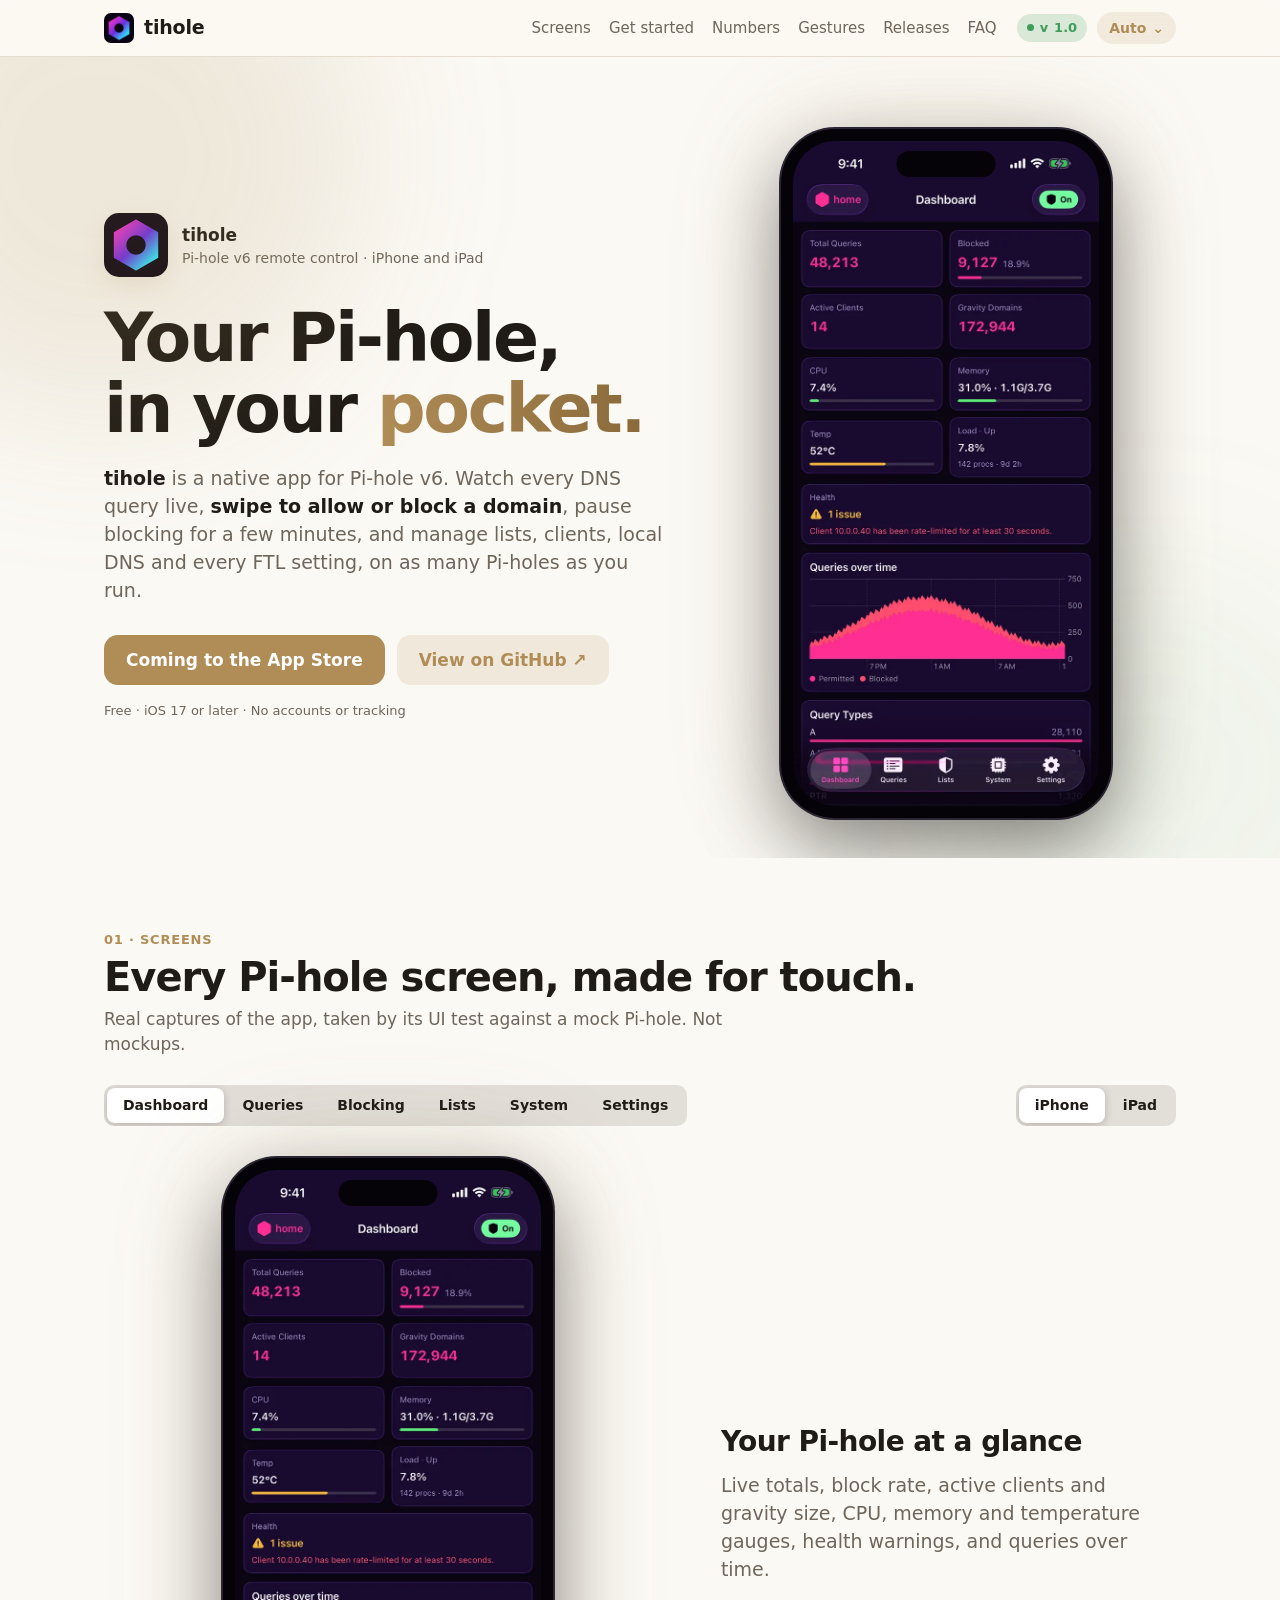
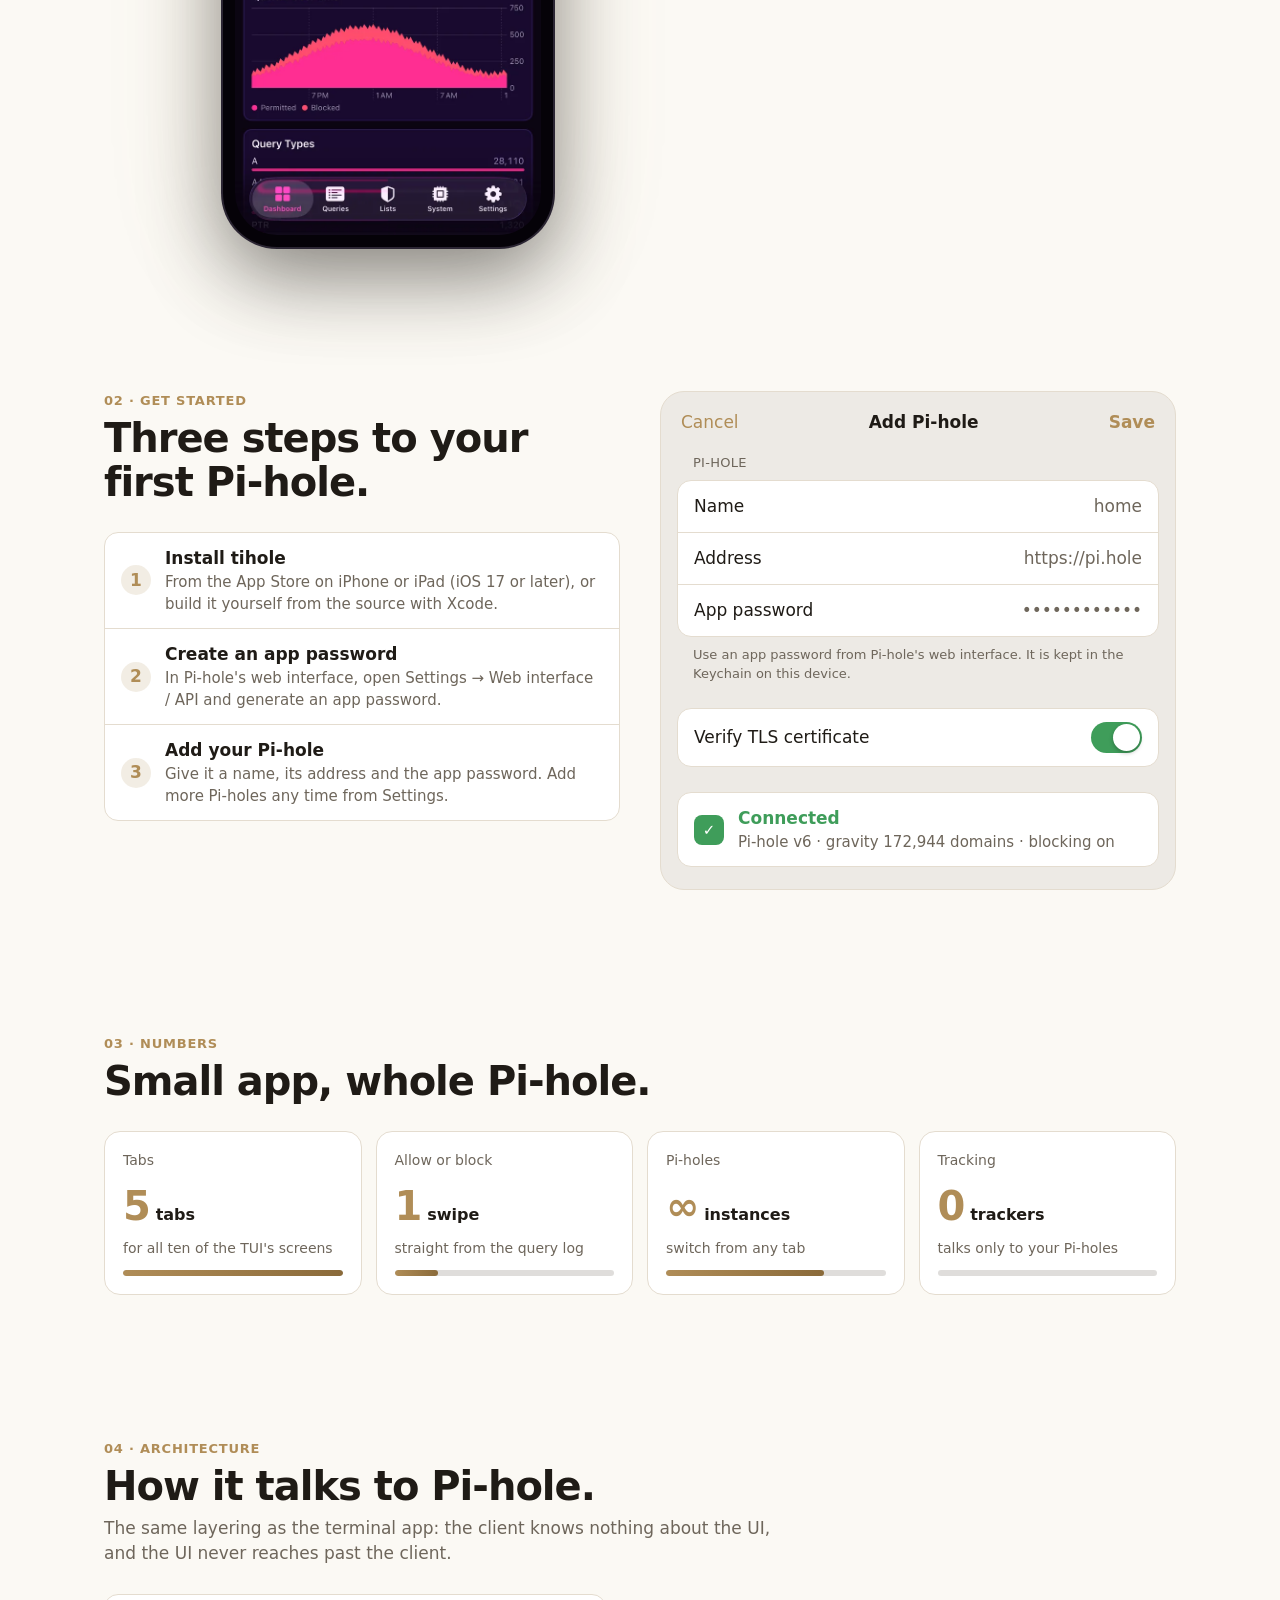
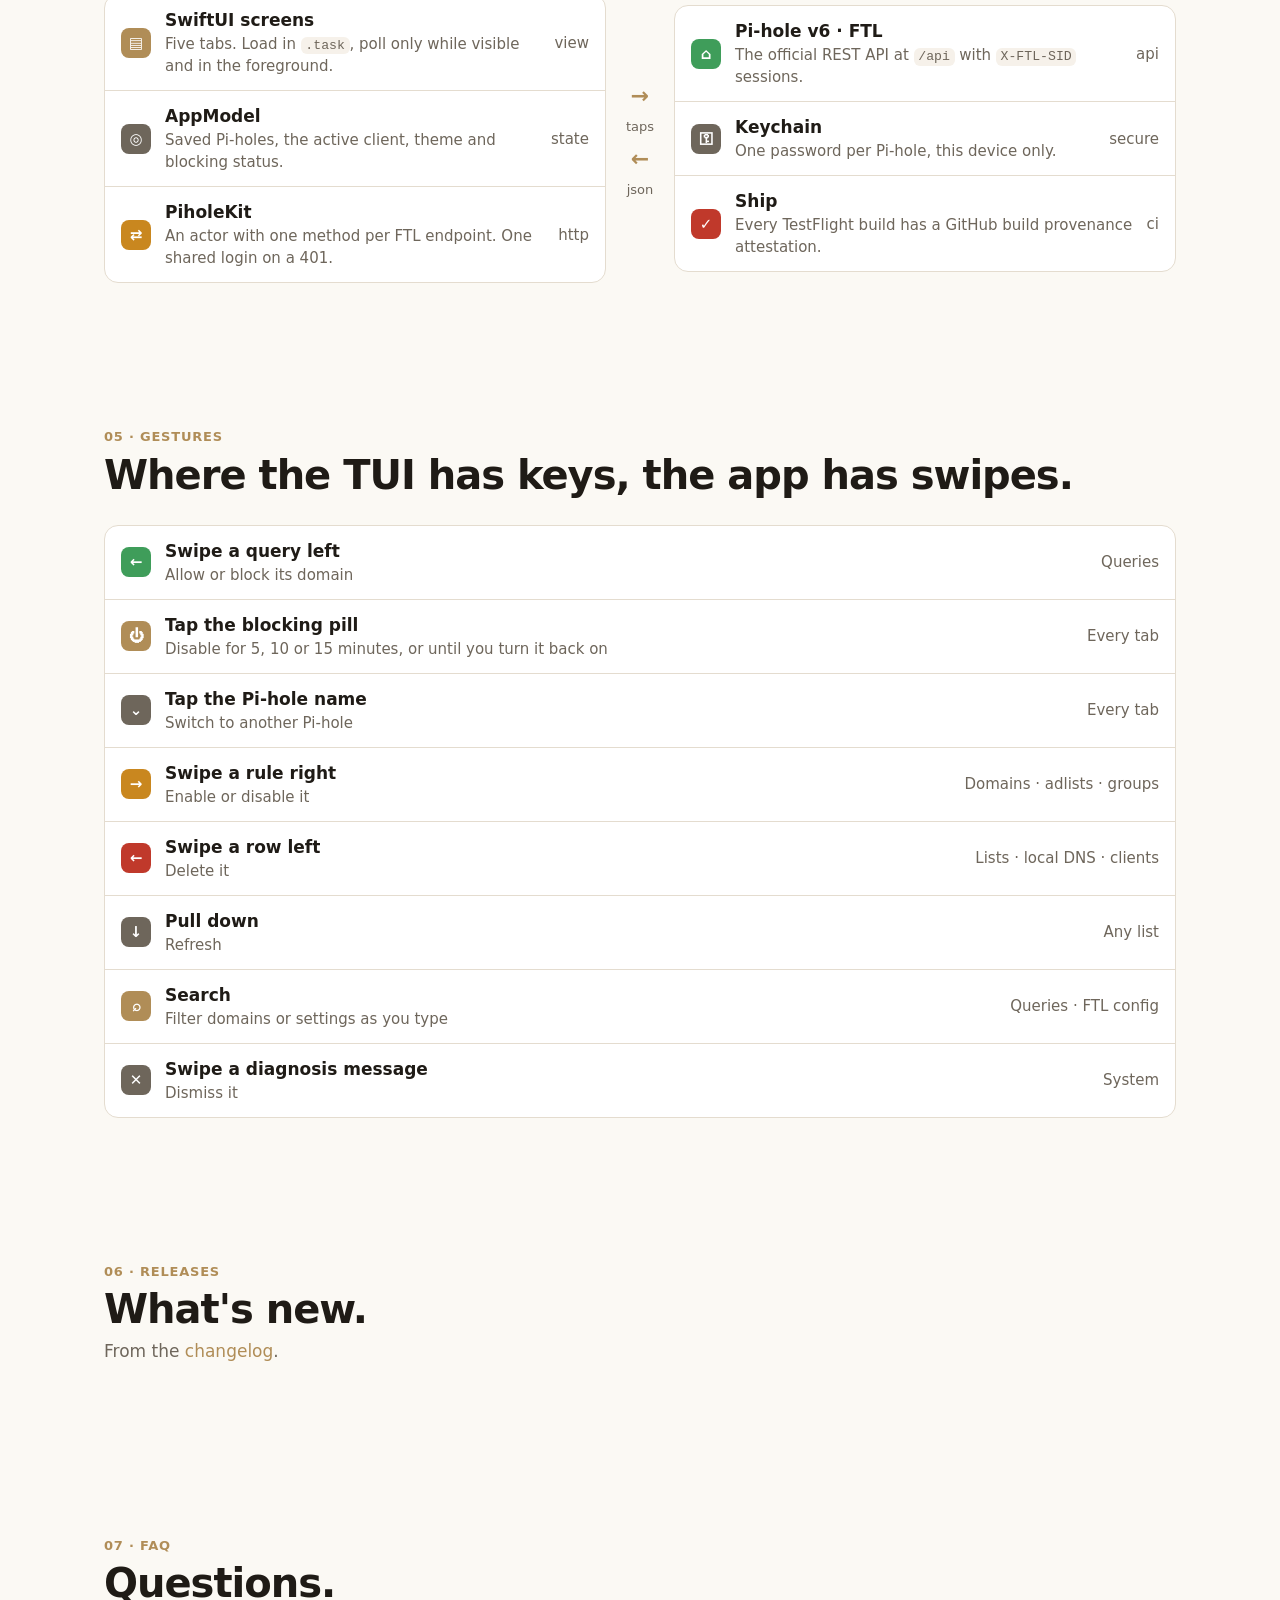
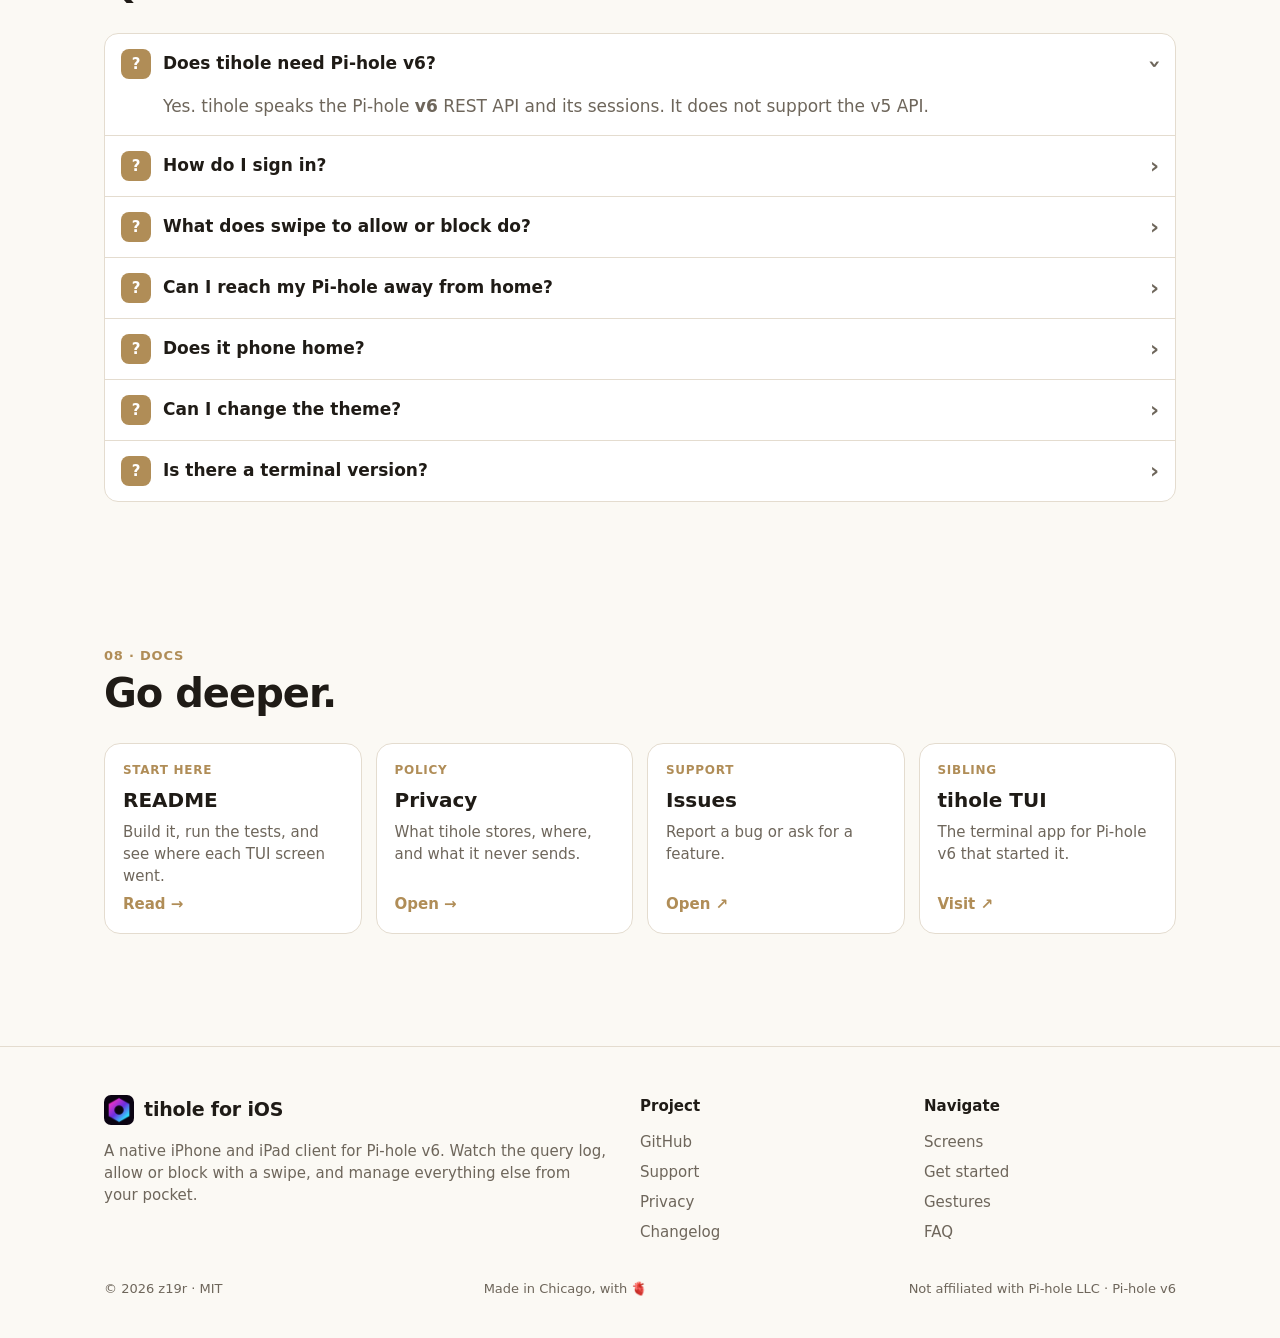
==== site/index.html @ 0d6b85c3 "Add the tihole-ios.z19r.com website site/ is the iOS app's website, a sibling of tihole.z19r.com wit" ====
<!DOCTYPE html>
<html lang="en" data-theme="gloss">
<head>
<meta charset="utf-8">
<meta name="viewport" content="width=device-width, initial-scale=1">
<title>tihole for iOS — Pi-hole v6 on your iPhone and iPad</title>
<meta name="description" content="tihole is a native iPhone and iPad
  client for Pi-hole v6: live dashboard, query log with swipe to allow or
  block, timed blocking, lists, local DNS and every FTL setting. No
  accounts, no tracking.">
<meta property="og:title" content="tihole for iOS">
<meta property="og:description" content="Your Pi-hole, in your pocket.">
<meta property="og:image" content="https://tihole-ios.z19r.com/img/og.png">
<meta property="og:url" content="https://tihole-ios.z19r.com/">
<meta name="twitter:card" content="summary_large_image">
<link rel="icon" href="img/favicon.png">
<link rel="apple-touch-icon" href="img/apple-touch-icon.png">
<link rel="stylesheet" href="site.css">
<script src="theme.js"></script>
</head>
<body>

<nav class="navbar" aria-label="Main">
  <div class="wrap">
    <a class="brand" href="#top" data-umami-event="nav-logo">
      <img src="img/icon.png" alt="">tihole
    </a>
    <div class="nav-links">
      <a href="#screens" data-umami-event="nav-screens">Screens</a>
      <a href="#start" data-umami-event="nav-start">Get started</a>
      <a href="#numbers" data-umami-event="nav-numbers">Numbers</a>
      <a href="#gestures" data-umami-event="nav-gestures">Gestures</a>
      <a href="#releases" data-umami-event="nav-releases">Releases</a>
      <a href="#faq" data-umami-event="nav-faq">FAQ</a>
    </div>
    <div class="nav-right">
      <span class="pill"><span class="dot"></span
        >v<span data-version>1.0</span></span>
      <div class="menu">
        <button type="button" id="theme-button" aria-haspopup="true"
          aria-expanded="false" aria-controls="theme-menu"
          data-umami-event="theme-menu">
          <span id="theme-name">Auto</span> <span aria-hidden="true">⌄</span>
        </button>
        <ul id="theme-menu" role="menu" hidden></ul>
      </div>
    </div>
  </div>
</nav>

<main id="top">

<header class="hero">
  <div class="glow" style="width:520px;height:520px;top:-160px;left:-160px;
    background:var(--glow)"></div>
  <div class="glow" style="width:420px;height:420px;bottom:-120px;
    right:-80px;background:var(--glow-2)"></div>
  <div class="wrap">
    <div>
      <div class="app-row">
        <img src="img/icon.png" alt="tihole app icon">
        <div>
          <div class="name">tihole</div>
          <div class="by">Pi-hole v6 remote control · iPhone and iPad</div>
        </div>
      </div>
      <h1>Your Pi&#8209;hole,<br>in your <span class="ramp">pocket.</span></h1>
      <p class="lede">
        <b>tihole</b> is a native app for Pi-hole v6. Watch every DNS query
        live, <b>swipe to allow or block a domain</b>, pause blocking for a
        few minutes, and manage lists, clients, local DNS and every FTL
        setting, on as many Pi-holes as you run.
      </p>
      <div class="cta">
        <a class="btn btn-filled" id="store-link" aria-disabled="true"
          data-umami-event="hero-app-store"> Coming to the App Store</a>
        <a class="btn btn-tinted" href="https://github.com/z19r/tihole-iOS"
          target="_blank" rel="noreferrer"
          data-umami-event="hero-github">View on GitHub ↗</a>
      </div>
      <p class="fine">Free · iOS 17 or later · No accounts or tracking</p>
    </div>
    <div class="device iphone">
      <img src="img/screens/iphone-dashboard.webp" width="640" height="1391"
        alt="tihole dashboard on iPhone: total queries, blocked, active
        clients, gravity domains, CPU, memory, temperature and load tiles,
        a health warning and a queries over time chart.">
    </div>
  </div>
</header>

<section class="section" id="screens">
  <div class="wrap">
    <div class="section-head">
      <div class="eyebrow">01 · Screens</div>
      <h2>Every Pi&#8209;hole screen, made for touch.</h2>
      <p>Real captures of the app, taken by its UI test against a mock
        Pi-hole. Not mockups.</p>
    </div>
    <div class="screens-controls">
      <div class="segmented" role="tablist" aria-label="Screen"
        id="screen-tabs"></div>
      <div class="segmented" role="tablist" aria-label="Device"
        id="device-tabs">
        <button type="button" role="tab" aria-selected="true"
          data-device="iphone" data-umami-event="screens-iphone">
          iPhone</button>
        <button type="button" role="tab" aria-selected="false"
          data-device="ipad" data-umami-event="screens-ipad">iPad</button>
      </div>
    </div>
    <div class="screens-stage">
      <div class="device iphone" id="screen-device">
        <img id="screen-img" src="img/screens/iphone-dashboard.webp"
          width="640" height="1391" alt="">
      </div>
      <div class="screens-cap" aria-live="polite">
        <h3 id="screen-title"></h3>
        <p id="screen-text"></p>
      </div>
    </div>
  </div>
</section>

<section class="section" id="start">
  <div class="wrap two-col">
    <div>
      <div class="section-head">
        <div class="eyebrow">02 · Get started</div>
        <h2>Three steps to your first Pi&#8209;hole.</h2>
      </div>
      <ul class="list">
        <li><span class="step-n">1</span><div class="row-main">
          <div class="row-title">Install tihole</div>
          <div class="row-sub">From the App Store on iPhone or iPad
            (iOS 17 or later), or build it yourself from the source with
            Xcode.</div></div></li>
        <li><span class="step-n">2</span><div class="row-main">
          <div class="row-title">Create an app password</div>
          <div class="row-sub">In Pi-hole's web interface, open
            Settings → Web interface / API and generate an app password.
            </div></div></li>
        <li><span class="step-n">3</span><div class="row-main">
          <div class="row-title">Add your Pi-hole</div>
          <div class="row-sub">Give it a name, its address and the app
            password. Add more Pi-holes any time from Settings.</div></div>
        </li>
      </ul>
    </div>
    <div class="sheet" role="img" aria-label="The Add Pi-hole form in the
      app, filled in with the name home, the address https://pi.hole, a
      hidden password and Verify TLS certificate turned on.">
      <div class="sheet-bar"><span>Cancel</span><b>Add Pi-hole</b>
        <span class="done">Save</span></div>
      <p class="list-label">Pi-hole</p>
      <ul class="list">
        <li class="field"><span>Name</span><span class="value">home</span>
        </li>
        <li class="field"><span>Address</span>
          <span class="value">https://pi.hole</span></li>
        <li class="field"><span>App password</span>
          <span class="value">••••••••••••</span></li>
      </ul>
      <p class="list-foot">Use an app password from Pi-hole's web
        interface. It is kept in the Keychain on this device.</p>
      <br>
      <ul class="list">
        <li class="field"><span>Verify TLS certificate</span>
          <span class="toggle"></span></li>
      </ul>
      <br>
      <ul class="list">
        <li><span class="icon allow">✓</span><div class="row-main">
          <div class="row-title ok">Connected</div>
          <div class="row-sub">Pi-hole v6 · gravity 172,944 domains ·
            blocking on</div></div></li>
      </ul>
    </div>
  </div>
</section>

<section class="section" id="numbers">
  <div class="wrap">
    <div class="section-head">
      <div class="eyebrow">03 · Numbers</div>
      <h2>Small app, whole Pi&#8209;hole.</h2>
    </div>
    <div class="tiles">
      <div class="tile"><div class="label">Tabs</div>
        <div class="num">5<small>tabs</small></div>
        <div class="sub">for all ten of the TUI's screens</div>
        <div class="meter"><i style="width:100%"></i></div></div>
      <div class="tile"><div class="label">Allow or block</div>
        <div class="num">1<small>swipe</small></div>
        <div class="sub">straight from the query log</div>
        <div class="meter"><i style="width:20%"></i></div></div>
      <div class="tile"><div class="label">Pi-holes</div>
        <div class="num">∞<small>instances</small></div>
        <div class="sub">switch from any tab</div>
        <div class="meter"><i style="width:72%"></i></div></div>
      <div class="tile"><div class="label">Tracking</div>
        <div class="num">0<small>trackers</small></div>
        <div class="sub">talks only to your Pi-holes</div>
        <div class="meter"><i style="width:0%"></i></div></div>
    </div>
  </div>
</section>

<section class="section" id="architecture">
  <div class="wrap">
    <div class="section-head">
      <div class="eyebrow">04 · Architecture</div>
      <h2>How it talks to Pi&#8209;hole.</h2>
      <p>The same layering as the terminal app: the client knows nothing
        about the UI, and the UI never reaches past the client.</p>
    </div>
    <div class="arch">
      <ul class="list">
        <li><span class="icon">▤</span><div class="row-main">
          <div class="row-title">SwiftUI screens</div>
          <div class="row-sub">Five tabs. Load in <code>.task</code>,
            poll only while visible and in the foreground.</div></div>
          <span class="row-detail">view</span></li>
        <li><span class="icon subtle">◎</span><div class="row-main">
          <div class="row-title">AppModel</div>
          <div class="row-sub">Saved Pi-holes, the active client, theme
            and blocking status.</div></div>
          <span class="row-detail">state</span></li>
        <li><span class="icon warn">⇄</span><div class="row-main">
          <div class="row-title">PiholeKit</div>
          <div class="row-sub">An actor with one method per FTL endpoint.
            One shared login on a 401.</div></div>
          <span class="row-detail">http</span></li>
      </ul>
      <div class="flow"><b>→</b>taps<br><b>←</b>json</div>
      <ul class="list">
        <li><span class="icon allow">⌂</span><div class="row-main">
          <div class="row-title">Pi-hole v6 · FTL</div>
          <div class="row-sub">The official REST API at <code>/api</code>
            with <code>X-FTL-SID</code> sessions.</div></div>
          <span class="row-detail">api</span></li>
        <li><span class="icon subtle">⚿</span><div class="row-main">
          <div class="row-title">Keychain</div>
          <div class="row-sub">One password per Pi-hole, this device
            only.</div></div>
          <span class="row-detail">secure</span></li>
        <li><span class="icon block">✓</span><div class="row-main">
          <div class="row-title">Ship</div>
          <div class="row-sub">Every TestFlight build has a GitHub build
            provenance attestation.</div></div>
          <span class="row-detail">ci</span></li>
      </ul>
    </div>
  </div>
</section>

<section class="section" id="gestures">
  <div class="wrap">
    <div class="section-head">
      <div class="eyebrow">05 · Gestures</div>
      <h2>Where the TUI has keys, the app has swipes.</h2>
    </div>
    <ul class="list">
      <li><span class="icon allow">←</span><div class="row-main">
        <div class="row-title">Swipe a query left</div>
        <div class="row-sub">Allow or block its domain</div></div>
        <span class="row-detail">Queries</span></li>
      <li><span class="icon">⏻</span><div class="row-main">
        <div class="row-title">Tap the blocking pill</div>
        <div class="row-sub">Disable for 5, 10 or 15 minutes, or until
          you turn it back on</div></div>
        <span class="row-detail">Every tab</span></li>
      <li><span class="icon subtle">⌄</span><div class="row-main">
        <div class="row-title">Tap the Pi-hole name</div>
        <div class="row-sub">Switch to another Pi-hole</div></div>
        <span class="row-detail">Every tab</span></li>
      <li><span class="icon warn">→</span><div class="row-main">
        <div class="row-title">Swipe a rule right</div>
        <div class="row-sub">Enable or disable it</div></div>
        <span class="row-detail">Domains · adlists · groups</span></li>
      <li><span class="icon block">←</span><div class="row-main">
        <div class="row-title">Swipe a row left</div>
        <div class="row-sub">Delete it</div></div>
        <span class="row-detail">Lists · local DNS · clients</span></li>
      <li><span class="icon subtle">↓</span><div class="row-main">
        <div class="row-title">Pull down</div>
        <div class="row-sub">Refresh</div></div>
        <span class="row-detail">Any list</span></li>
      <li><span class="icon">⌕</span><div class="row-main">
        <div class="row-title">Search</div>
        <div class="row-sub">Filter domains or settings as you type</div>
        </div><span class="row-detail">Queries · FTL config</span></li>
      <li><span class="icon subtle">✕</span><div class="row-main">
        <div class="row-title">Swipe a diagnosis message</div>
        <div class="row-sub">Dismiss it</div></div>
        <span class="row-detail">System</span></li>
    </ul>
  </div>
</section>

<section class="section" id="releases">
  <div class="wrap">
    <div class="section-head">
      <div class="eyebrow">06 · Releases</div>
      <h2>What's new.</h2>
      <p>From the <a target="_blank" rel="noreferrer"
        href="https://github.com/z19r/tihole-iOS/blob/main/CHANGELOG.md">
        changelog</a>.</p>
    </div>
    <div id="release-feed"></div>
  </div>
</section>

<section class="section" id="faq">
  <div class="wrap">
    <div class="section-head">
      <div class="eyebrow">07 · FAQ</div>
      <h2>Questions.</h2>
    </div>
    <div class="list faq">
      <details open><summary data-umami-event="faq-01">
        <span class="icon">?</span>Does tihole need Pi-hole v6?</summary>
        <div class="answer">Yes. tihole speaks the Pi-hole <b>v6</b> REST
          API and its sessions. It does not support the v5 API.</div>
      </details>
      <details><summary data-umami-event="faq-02">
        <span class="icon">?</span>How do I sign in?</summary>
        <div class="answer">With an app password from Pi-hole's web
          interface. tihole keeps it in the iOS Keychain, on that device
          only, and only ever sends it to that Pi-hole.</div>
      </details>
      <details><summary data-umami-event="faq-03">
        <span class="icon">?</span>What does swipe to allow or block do?
        </summary>
        <div class="answer">In the query log, swiping a query offers
          <b>Allow</b> and <b>Block</b>. Each adds an exact rule for that
          domain, the same call the web interface makes. Regex and
          group-scoped rules are on Lists → Domains.</div>
      </details>
      <details><summary data-umami-event="faq-04">
        <span class="icon">?</span>Can I reach my Pi-hole away from home?
        </summary>
        <div class="answer">Yes, if your phone can reach it: over a VPN
          such as WireGuard or Tailscale, by its LAN name or IP, over HTTPS
          or plain HTTP. Self-signed certificates work once you turn off
          "Verify TLS certificate" for that Pi-hole.</div>
      </details>
      <details><summary data-umami-event="faq-05">
        <span class="icon">?</span>Does it phone home?</summary>
        <div class="answer">No. There are no accounts, analytics, ads or
          crash reports. The only traffic is to the Pi-holes you add. See
          the <a href="privacy">privacy policy</a>.</div>
      </details>
      <details><summary data-umami-event="faq-06">
        <span class="icon">?</span>Can I change the theme?</summary>
        <div class="answer"><b>Gloss</b> is the default. Settings also
          has Deep Night, Light Luxury, Pi-hole Classic and Auto, which
          follows the system. Try them with the menu at the top of this
          page.</div>
      </details>
      <details><summary data-umami-event="faq-07">
        <span class="icon">?</span>Is there a terminal version?</summary>
        <div class="answer">Yes, it came first.
          <a href="https://tihole.z19r.com" target="_blank"
          rel="noreferrer">tihole</a> is the keyboard-driven TUI this app
          was ported from.</div>
      </details>
    </div>
  </div>
</section>

<section class="section" id="docs">
  <div class="wrap">
    <div class="section-head">
      <div class="eyebrow">08 · Docs</div>
      <h2>Go deeper.</h2>
    </div>
    <div class="cards">
      <a class="card" href="https://github.com/z19r/tihole-iOS#readme"
        target="_blank" rel="noreferrer" data-umami-event="docs-readme">
        <span class="eyebrow">Start here</span>
        <span class="title">README</span>
        <span class="desc">Build it, run the tests, and see where each TUI
          screen went.</span><span class="more">Read →</span></a>
      <a class="card" href="privacy" data-umami-event="docs-privacy">
        <span class="eyebrow">Policy</span>
        <span class="title">Privacy</span>
        <span class="desc">What tihole stores, where, and what it never
          sends.</span><span class="more">Open →</span></a>
      <a class="card" href="https://github.com/z19r/tihole-iOS/issues"
        target="_blank" rel="noreferrer" data-umami-event="docs-support">
        <span class="eyebrow">Support</span>
        <span class="title">Issues</span>
        <span class="desc">Report a bug or ask for a feature.</span>
        <span class="more">Open ↗</span></a>
      <a class="card" href="https://tihole.z19r.com" target="_blank"
        rel="noreferrer" data-umami-event="docs-tui">
        <span class="eyebrow">Sibling</span>
        <span class="title">tihole TUI</span>
        <span class="desc">The terminal app for Pi-hole v6 that started
          it.</span><span class="more">Visit ↗</span></a>
    </div>
  </div>
</section>

</main>

<footer>
  <div class="wrap">
    <div class="foot-row">
      <div>
        <a class="brand" href="#top"><img src="img/icon.png" alt="">tihole
          for iOS</a>
        <p>A native iPhone and iPad client for Pi-hole v6. Watch the query
          log, allow or block with a swipe, and manage everything else
          from your pocket.</p>
      </div>
      <div>
        <h4>Project</h4>
        <ul>
          <li><a href="https://github.com/z19r/tihole-iOS" target="_blank"
            rel="noreferrer" data-umami-event="footer-github">GitHub</a></li>
          <li><a href="https://github.com/z19r/tihole-iOS/issues"
            target="_blank" rel="noreferrer"
            data-umami-event="footer-issues">Support</a></li>
          <li><a href="privacy" data-umami-event="footer-privacy">Privacy
            </a></li>
          <li><a target="_blank" rel="noreferrer"
            href="https://github.com/z19r/tihole-iOS/blob/main/CHANGELOG.md"
            data-umami-event="footer-changelog">Changelog</a></li>
        </ul>
      </div>
      <div>
        <h4>Navigate</h4>
        <ul>
          <li><a href="#screens">Screens</a></li>
          <li><a href="#start">Get started</a></li>
          <li><a href="#gestures">Gestures</a></li>
          <li><a href="#faq">FAQ</a></li>
        </ul>
      </div>
    </div>
    <div class="foot-meta">
      <span>© 2026 z19r · MIT</span>
      <span>Made in Chicago, with 🫀</span>
      <span>Not affiliated with Pi-hole LLC · Pi-hole v6</span>
    </div>
  </div>
</footer>

<script src="src/config.js"></script>
<script src="src/data.js"></script>
<script src="app.js"></script>
</body>
</html>
---- site/site.css ----
/* tihole for iOS — site styles.
 * The palettes are the app's own (Tihole/Theme/Theme.swift). The look is
 * the app's: system font, inset grouped lists, rounded cards, segmented
 * controls and translucent bars. */

:root,
[data-theme="gloss"] {
  --surface: #0b0412;
  --panel: #190a2e;
  --text: #f4f1fb;
  --subtle: #9e8fc6;
  --accent: #ff2e93;
  --allow: #5cf07a;
  --block: #ff4d6d;
  --warn: #f5b93d;
  --border: #3a1e63;
  --ramp: linear-gradient(90deg, #ff2e93, #e533c9, #6b2fe0, #2ee6ff);
  --bar: rgb(11 4 18 / 0.72);
  --glow: rgb(255 46 147 / 0.22);
  --glow-2: rgb(46 230 255 / 0.14);
  color-scheme: dark;
}

[data-theme="deep-night"] {
  --surface: #0b0f1a;
  --panel: #141b2d;
  --text: #e6eaf2;
  --subtle: #8a93a6;
  --accent: #7aa2f7;
  --allow: #4ade80;
  --block: #f7768e;
  --warn: #f5c97b;
  --border: #2a3550;
  --ramp: linear-gradient(90deg, #7aa2f7, #a5bdfb);
  --bar: rgb(11 15 26 / 0.72);
  --glow: rgb(122 162 247 / 0.2);
  --glow-2: rgb(74 222 128 / 0.08);
  color-scheme: dark;
}

[data-theme="light-luxury"] {
  --surface: #fbf9f4;
  --panel: #ffffff;
  --text: #1f1b16;
  --subtle: #6e665b;
  --accent: #b08d57;
  --allow: #3f9d5a;
  --block: #c0392b;
  --warn: #c9871f;
  --border: #e4dccf;
  --ramp: linear-gradient(90deg, #b08d57, #8a6a3a);
  --bar: rgb(251 249 244 / 0.78);
  --glow: rgb(176 141 87 / 0.16);
  --glow-2: rgb(63 157 90 / 0.06);
  color-scheme: light;
}

[data-theme="pihole-classic"] {
  --surface: #1a1213;
  --panel: #241819;
  --text: #f5e9e9;
  --subtle: #a88b8b;
  --accent: #e5322b;
  --allow: #35c46a;
  --block: #e5322b;
  --warn: #f2b134;
  --border: #4a2e30;
  --ramp: linear-gradient(90deg, #e5322b, #f2b134);
  --bar: rgb(26 18 19 / 0.72);
  --glow: rgb(229 50 43 / 0.2);
  --glow-2: rgb(242 177 52 / 0.08);
  color-scheme: dark;
}

* {
  box-sizing: border-box;
}

html {
  scroll-behavior: smooth;
  scroll-padding-top: 72px;
}

body {
  margin: 0;
  background: var(--surface);
  color: var(--text);
  font: 17px/1.47 -apple-system, BlinkMacSystemFont, "SF Pro Text",
    system-ui, "Segoe UI", Roboto, "Helvetica Neue", Arial, sans-serif;
  -webkit-font-smoothing: antialiased;
  transition: background 0.3s, color 0.3s;
}

a {
  color: var(--accent);
  text-decoration: none;
}

a:hover {
  text-decoration: underline;
}

code {
  font: 0.88em ui-monospace, "SF Mono", Menlo, monospace;
  background: color-mix(in srgb, var(--accent) 12%, transparent);
  padding: 0.1em 0.35em;
  border-radius: 6px;
}

.wrap {
  max-width: 1120px;
  margin: 0 auto;
  padding: 0 24px;
}

.ramp {
  background: var(--ramp);
  -webkit-background-clip: text;
  background-clip: text;
  color: transparent;
}

/* ---------- navigation bar ---------- */

.navbar {
  position: sticky;
  top: 0;
  z-index: 10;
  background: var(--bar);
  backdrop-filter: saturate(180%) blur(20px);
  -webkit-backdrop-filter: saturate(180%) blur(20px);
  border-bottom: 0.5px solid var(--border);
}

.navbar .wrap {
  display: flex;
  align-items: center;
  gap: 20px;
  height: 56px;
}

.brand {
  display: flex;
  align-items: center;
  gap: 10px;
  color: var(--text);
  font-weight: 600;
  font-size: 19px;
  letter-spacing: -0.01em;
}

.brand:hover {
  text-decoration: none;
}

.brand img {
  width: 30px;
  height: 30px;
  border-radius: 7px;
}

.nav-links {
  display: flex;
  gap: 18px;
  margin-left: auto;
  font-size: 15px;
}

.nav-links a {
  color: var(--subtle);
}

.nav-links a:hover {
  color: var(--text);
  text-decoration: none;
}

.nav-right {
  display: flex;
  align-items: center;
  gap: 10px;
}

.pill {
  display: inline-flex;
  align-items: center;
  gap: 6px;
  padding: 4px 10px;
  border-radius: 999px;
  font-size: 13px;
  font-weight: 600;
  background: color-mix(in srgb, var(--allow) 18%, transparent);
  color: var(--allow);
}

.pill .dot {
  width: 7px;
  height: 7px;
  border-radius: 50%;
  background: currentColor;
}

/* The theme picker is a pull-down menu, like the app's. */
.menu {
  position: relative;
}

.menu > button {
  display: inline-flex;
  align-items: center;
  gap: 6px;
  border: 0;
  border-radius: 999px;
  padding: 6px 12px;
  font: inherit;
  font-size: 14px;
  font-weight: 600;
  color: var(--accent);
  background: color-mix(in srgb, var(--accent) 14%, transparent);
  cursor: pointer;
}

.menu ul {
  position: absolute;
  right: 0;
  top: calc(100% + 8px);
  min-width: 230px;
  margin: 0;
  padding: 6px 0;
  list-style: none;
  background: color-mix(in srgb, var(--panel) 92%, transparent);
  backdrop-filter: blur(24px);
  -webkit-backdrop-filter: blur(24px);
  border: 0.5px solid var(--border);
  border-radius: 14px;
  box-shadow: 0 18px 48px rgb(0 0 0 / 0.35);
}

.menu ul[hidden] {
  display: none;
}

.menu li button {
  display: flex;
  width: 100%;
  align-items: center;
  gap: 10px;
  padding: 9px 16px;
  border: 0;
  background: none;
  color: var(--text);
  font: inherit;
  font-size: 15px;
  text-align: left;
  cursor: pointer;
}

.menu li button:hover,
.menu li button:focus-visible {
  background: color-mix(in srgb, var(--accent) 14%, transparent);
  outline: none;
}

.menu .check {
  width: 14px;
  color: var(--accent);
  font-weight: 700;
}

.menu .swatch {
  width: 14px;
  height: 14px;
  margin-left: auto;
  border-radius: 50%;
  border: 0.5px solid var(--border);
}

/* ---------- buttons ---------- */

.btn {
  display: inline-flex;
  align-items: center;
  gap: 8px;
  padding: 13px 22px;
  border-radius: 14px;
  font-weight: 600;
  font-size: 17px;
  border: 0;
  cursor: pointer;
}

.btn:hover {
  text-decoration: none;
  filter: brightness(1.08);
}

.btn-filled {
  background: var(--accent);
  color: #fff;
}

.btn-tinted {
  background: color-mix(in srgb, var(--accent) 16%, transparent);
  color: var(--accent);
}

.btn[aria-disabled="true"] {
  cursor: default;
  filter: none;
}

/* ---------- hero ---------- */

.hero {
  position: relative;
  overflow: hidden;
  padding: 72px 0 40px;
}

.hero .wrap {
  display: grid;
  grid-template-columns: minmax(0, 1.1fr) minmax(0, 0.9fr);
  align-items: center;
  gap: 48px;
}

.glow {
  position: absolute;
  border-radius: 50%;
  filter: blur(80px);
  pointer-events: none;
}

.app-row {
  display: flex;
  align-items: center;
  gap: 14px;
  margin-bottom: 26px;
}

.app-row img {
  width: 64px;
  height: 64px;
  border-radius: 15px;
  box-shadow: 0 8px 24px var(--glow);
}

.app-row .name {
  font-weight: 600;
  font-size: 17px;
}

.app-row .by {
  color: var(--subtle);
  font-size: 14px;
}

h1 {
  margin: 0 0 20px;
  font-size: clamp(40px, 6vw, 68px);
  line-height: 1.04;
  letter-spacing: -0.035em;
  font-weight: 800;
}

.lede {
  max-width: 34em;
  margin: 0 0 30px;
  color: var(--subtle);
  font-size: 19px;
}

.lede b {
  color: var(--text);
  font-weight: 600;
}

.cta {
  display: flex;
  flex-wrap: wrap;
  gap: 12px;
}

.fine {
  margin-top: 16px;
  color: var(--subtle);
  font-size: 13px;
}

/* ---------- devices ---------- */

.device {
  position: relative;
  margin: 0 auto;
  padding: 12px;
  background: #050208;
  border-radius: 54px;
  box-shadow:
    0 0 0 2px #2b2533,
    0 30px 80px rgb(0 0 0 / 0.45),
    0 0 120px var(--glow);
}

.device img {
  display: block;
  width: 100%;
  height: auto;
  border-radius: 42px;
}

.device.iphone {
  max-width: 330px;
}

.device.iphone::after {
  /* The Dynamic Island. */
  content: "";
  position: absolute;
  top: 22px;
  left: 50%;
  width: 30%;
  height: 26px;
  transform: translateX(-50%);
  border-radius: 999px;
  background: #050208;
}

.device.ipad {
  max-width: 560px;
  padding: 16px;
  border-radius: 36px;
}

.device.ipad img {
  border-radius: 22px;
}

/* ---------- sections ---------- */

.section {
  padding: 72px 0;
}

.section-head {
  margin-bottom: 28px;
}

.eyebrow {
  color: var(--accent);
  font-size: 13px;
  font-weight: 600;
  letter-spacing: 0.06em;
  text-transform: uppercase;
}

h2 {
  margin: 6px 0 8px;
  font-size: clamp(30px, 4vw, 40px);
  line-height: 1.1;
  letter-spacing: -0.025em;
  font-weight: 700;
}

.section-head p {
  margin: 0;
  max-width: 40em;
  color: var(--subtle);
}

/* Segmented control. */
.segmented {
  display: inline-flex;
  max-width: 100%;
  overflow-x: auto;
  scrollbar-width: none;
  padding: 3px;
  gap: 2px;
  border-radius: 10px;
  background: color-mix(in srgb, var(--subtle) 18%, transparent);
}

.segmented button {
  flex: none;
  border: 0;
  border-radius: 8px;
  padding: 7px 16px;
  font: inherit;
  font-size: 14px;
  font-weight: 600;
  color: var(--text);
  background: none;
  cursor: pointer;
}

.segmented button[aria-selected="true"] {
  background: var(--panel);
  box-shadow: 0 2px 8px rgb(0 0 0 / 0.2);
}

.screens-controls {
  display: flex;
  flex-wrap: wrap;
  justify-content: space-between;
  gap: 12px;
  margin-bottom: 32px;
}

.screens-stage {
  position: relative;
  display: grid;
  grid-template-columns: minmax(0, 1fr) minmax(0, 0.8fr);
  align-items: center;
  gap: 48px;
}

.screens-cap h3 {
  margin: 0 0 10px;
  font-size: 28px;
  letter-spacing: -0.02em;
}

.screens-cap p {
  margin: 0;
  color: var(--subtle);
  font-size: 19px;
}

/* Inset grouped list, as in Settings. */
.list {
  margin: 0;
  padding: 0;
  list-style: none;
  background: var(--panel);
  border: 0.5px solid var(--border);
  border-radius: 14px;
  overflow: hidden;
}

.list > li {
  display: flex;
  align-items: center;
  gap: 14px;
  padding: 13px 16px;
}

.list > li + li {
  border-top: 0.5px solid var(--border);
}

.icon {
  flex: none;
  display: grid;
  place-items: center;
  width: 30px;
  height: 30px;
  border-radius: 8px;
  color: #fff;
  font-size: 15px;
  font-weight: 700;
  background: var(--accent);
}

.icon.allow {
  background: var(--allow);
}

.icon.block {
  background: var(--block);
}

.icon.warn {
  background: var(--warn);
}

.icon.subtle {
  background: var(--subtle);
}

.row-main {
  flex: 1;
  min-width: 0;
}

.row-title {
  font-weight: 600;
}

.row-sub {
  color: var(--subtle);
  font-size: 15px;
}

.row-detail {
  flex: none;
  color: var(--subtle);
  font-size: 15px;
}

.list-label {
  margin: 0 16px 8px;
  color: var(--subtle);
  font-size: 13px;
  text-transform: uppercase;
  letter-spacing: 0.02em;
}

.list-foot {
  margin: 8px 16px 0;
  color: var(--subtle);
  font-size: 13px;
}

/* Get started. */
.two-col {
  display: grid;
  grid-template-columns: minmax(0, 1fr) minmax(0, 1fr);
  gap: 40px;
  align-items: start;
}

.step-n {
  flex: none;
  display: grid;
  place-items: center;
  width: 30px;
  height: 30px;
  border-radius: 50%;
  font-weight: 700;
  color: var(--accent);
  background: color-mix(in srgb, var(--accent) 16%, transparent);
}

.sheet {
  padding: 18px 16px 22px;
  border-radius: 24px;
  background: color-mix(in srgb, var(--subtle) 10%, var(--surface));
  border: 0.5px solid var(--border);
}

.sheet-bar {
  display: flex;
  justify-content: space-between;
  align-items: center;
  margin: 0 4px 18px;
  font-size: 17px;
}

.sheet-bar b {
  font-weight: 600;
}

.sheet-bar span {
  color: var(--accent);
}

.sheet-bar .done {
  font-weight: 600;
}

.field {
  justify-content: space-between;
}

.field .value {
  color: var(--subtle);
}

.toggle {
  flex: none;
  position: relative;
  width: 51px;
  height: 31px;
  border-radius: 999px;
  background: var(--allow);
}

.toggle::after {
  content: "";
  position: absolute;
  top: 2px;
  right: 2px;
  width: 27px;
  height: 27px;
  border-radius: 50%;
  background: #fff;
  box-shadow: 0 2px 4px rgb(0 0 0 / 0.25);
}

.ok {
  color: var(--allow);
}

/* Numbers: dashboard tiles. */
.tiles {
  display: grid;
  grid-template-columns: repeat(4, minmax(0, 1fr));
  gap: 14px;
}

.tile {
  padding: 18px;
  border-radius: 16px;
  background: var(--panel);
  border: 0.5px solid var(--border);
}

.tile .label {
  color: var(--subtle);
  font-size: 14px;
}

.tile .num {
  margin: 6px 0 2px;
  color: var(--accent);
  font-size: 40px;
  font-weight: 700;
  letter-spacing: -0.03em;
  font-variant-numeric: tabular-nums;
}

.tile .num small {
  margin-left: 6px;
  font-size: 16px;
  font-weight: 600;
  color: var(--text);
  letter-spacing: 0;
}

.tile .sub {
  color: var(--subtle);
  font-size: 14px;
}

.tile .meter {
  height: 6px;
  margin-top: 12px;
  border-radius: 999px;
  background: color-mix(in srgb, var(--subtle) 22%, transparent);
  overflow: hidden;
}

.tile .meter i {
  display: block;
  height: 100%;
  border-radius: inherit;
  background: var(--ramp);
}

/* Architecture. */
.arch {
  display: grid;
  grid-template-columns: minmax(0, 1fr) auto minmax(0, 1fr);
  gap: 20px;
  align-items: center;
}

.arch .flow {
  color: var(--subtle);
  font-size: 13px;
  text-align: center;
  line-height: 1.8;
}

.arch .flow b {
  display: block;
  color: var(--accent);
  font-size: 22px;
}

/* Releases. */
.release {
  margin-bottom: 18px;
  padding: 20px;
  border-radius: 16px;
  background: var(--panel);
  border: 0.5px solid var(--border);
}

.release-head {
  display: flex;
  align-items: center;
  gap: 12px;
  margin-bottom: 12px;
  color: var(--subtle);
  font-size: 14px;
}

.ver {
  padding: 3px 10px;
  border-radius: 999px;
  color: #fff;
  font-weight: 700;
  background: var(--accent);
}

.release h4 {
  margin: 14px 0 6px;
  color: var(--subtle);
  font-size: 13px;
  text-transform: uppercase;
  letter-spacing: 0.04em;
}

.release ul {
  margin: 0;
  padding-left: 20px;
}

.release li {
  margin: 4px 0;
}

/* FAQ: disclosure rows. */
.faq details + details {
  border-top: 0.5px solid var(--border);
}

.faq summary {
  display: flex;
  align-items: center;
  gap: 12px;
  padding: 15px 16px;
  font-weight: 600;
  cursor: pointer;
  list-style: none;
}

.faq summary::-webkit-details-marker {
  display: none;
}

.faq summary::after {
  content: "›";
  margin-left: auto;
  color: var(--subtle);
  font-size: 22px;
  line-height: 1;
  transition: transform 0.2s;
}

.faq details[open] summary::after {
  transform: rotate(90deg);
}

.faq .answer {
  padding: 0 16px 16px 58px;
  color: var(--subtle);
}

/* Docs cards. */
.cards {
  display: grid;
  grid-template-columns: repeat(4, minmax(0, 1fr));
  gap: 14px;
}

.card {
  display: flex;
  flex-direction: column;
  gap: 6px;
  padding: 18px;
  border-radius: 16px;
  background: var(--panel);
  border: 0.5px solid var(--border);
  color: var(--text);
  transition: transform 0.15s;
}

.card:hover {
  text-decoration: none;
  transform: translateY(-2px);
}

.card .eyebrow {
  font-size: 12px;
}

.card .title {
  font-size: 20px;
  font-weight: 700;
}

.card .desc {
  flex: 1;
  color: var(--subtle);
  font-size: 15px;
}

.card .more {
  color: var(--accent);
  font-weight: 600;
  font-size: 15px;
}

/* Footer. */
footer {
  margin-top: 40px;
  padding: 48px 0 40px;
  border-top: 0.5px solid var(--border);
  color: var(--subtle);
  font-size: 15px;
}

.foot-row {
  display: grid;
  grid-template-columns: minmax(0, 2fr) minmax(0, 1fr) minmax(0, 1fr);
  gap: 32px;
}

footer h4 {
  margin: 0 0 10px;
  color: var(--text);
  font-size: 15px;
}

footer ul {
  margin: 0;
  padding: 0;
  list-style: none;
  line-height: 2;
}

footer a {
  color: var(--subtle);
}

footer a:hover {
  color: var(--text);
}

.foot-meta {
  display: flex;
  flex-wrap: wrap;
  justify-content: space-between;
  gap: 12px;
  margin-top: 32px;
  font-size: 13px;
}

/* Prose pages (privacy). */
.prose {
  max-width: 720px;
  padding: 56px 24px 24px;
  margin: 0 auto;
}

.prose h1 {
  font-size: 44px;
}

.prose li {
  margin: 8px 0;
}

/* ---------- small screens ---------- */

@media (max-width: 900px) {
  .nav-links {
    display: none;
  }

  .nav-right {
    margin-left: auto;
  }

  .hero .wrap,
  .screens-stage,
  .two-col,
  .arch {
    grid-template-columns: minmax(0, 1fr);
  }

  .arch .flow b {
    transform: rotate(90deg);
  }

  .tiles,
  .cards {
    grid-template-columns: repeat(2, minmax(0, 1fr));
  }

  .foot-row {
    grid-template-columns: minmax(0, 1fr) minmax(0, 1fr);
  }

  .foot-row > :first-child {
    grid-column: 1 / -1;
  }
}

@media (max-width: 520px) {
  .tiles,
  .cards {
    grid-template-columns: minmax(0, 1fr);
  }

  .pill {
    display: none;
  }
}

@media (prefers-reduced-motion: reduce) {
  html {
    scroll-behavior: auto;
  }

  * {
    transition: none !important;
  }
}
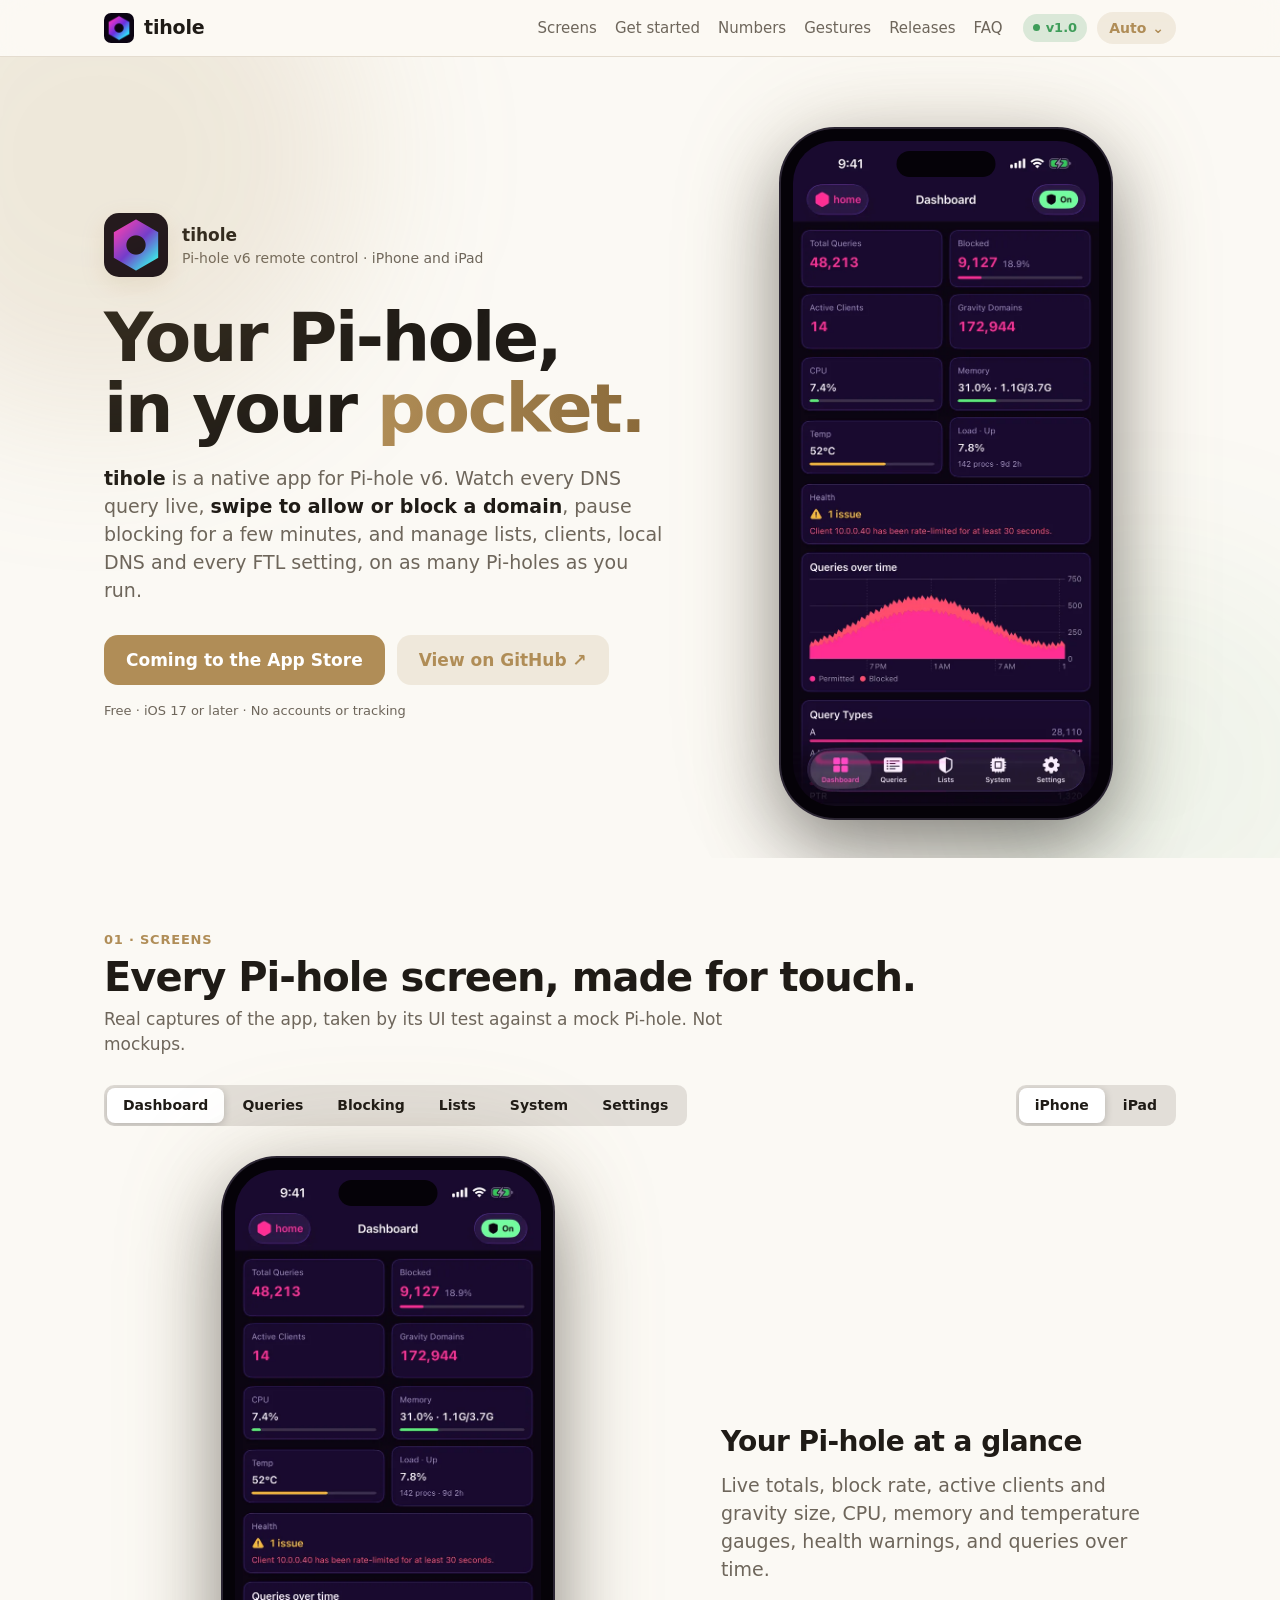
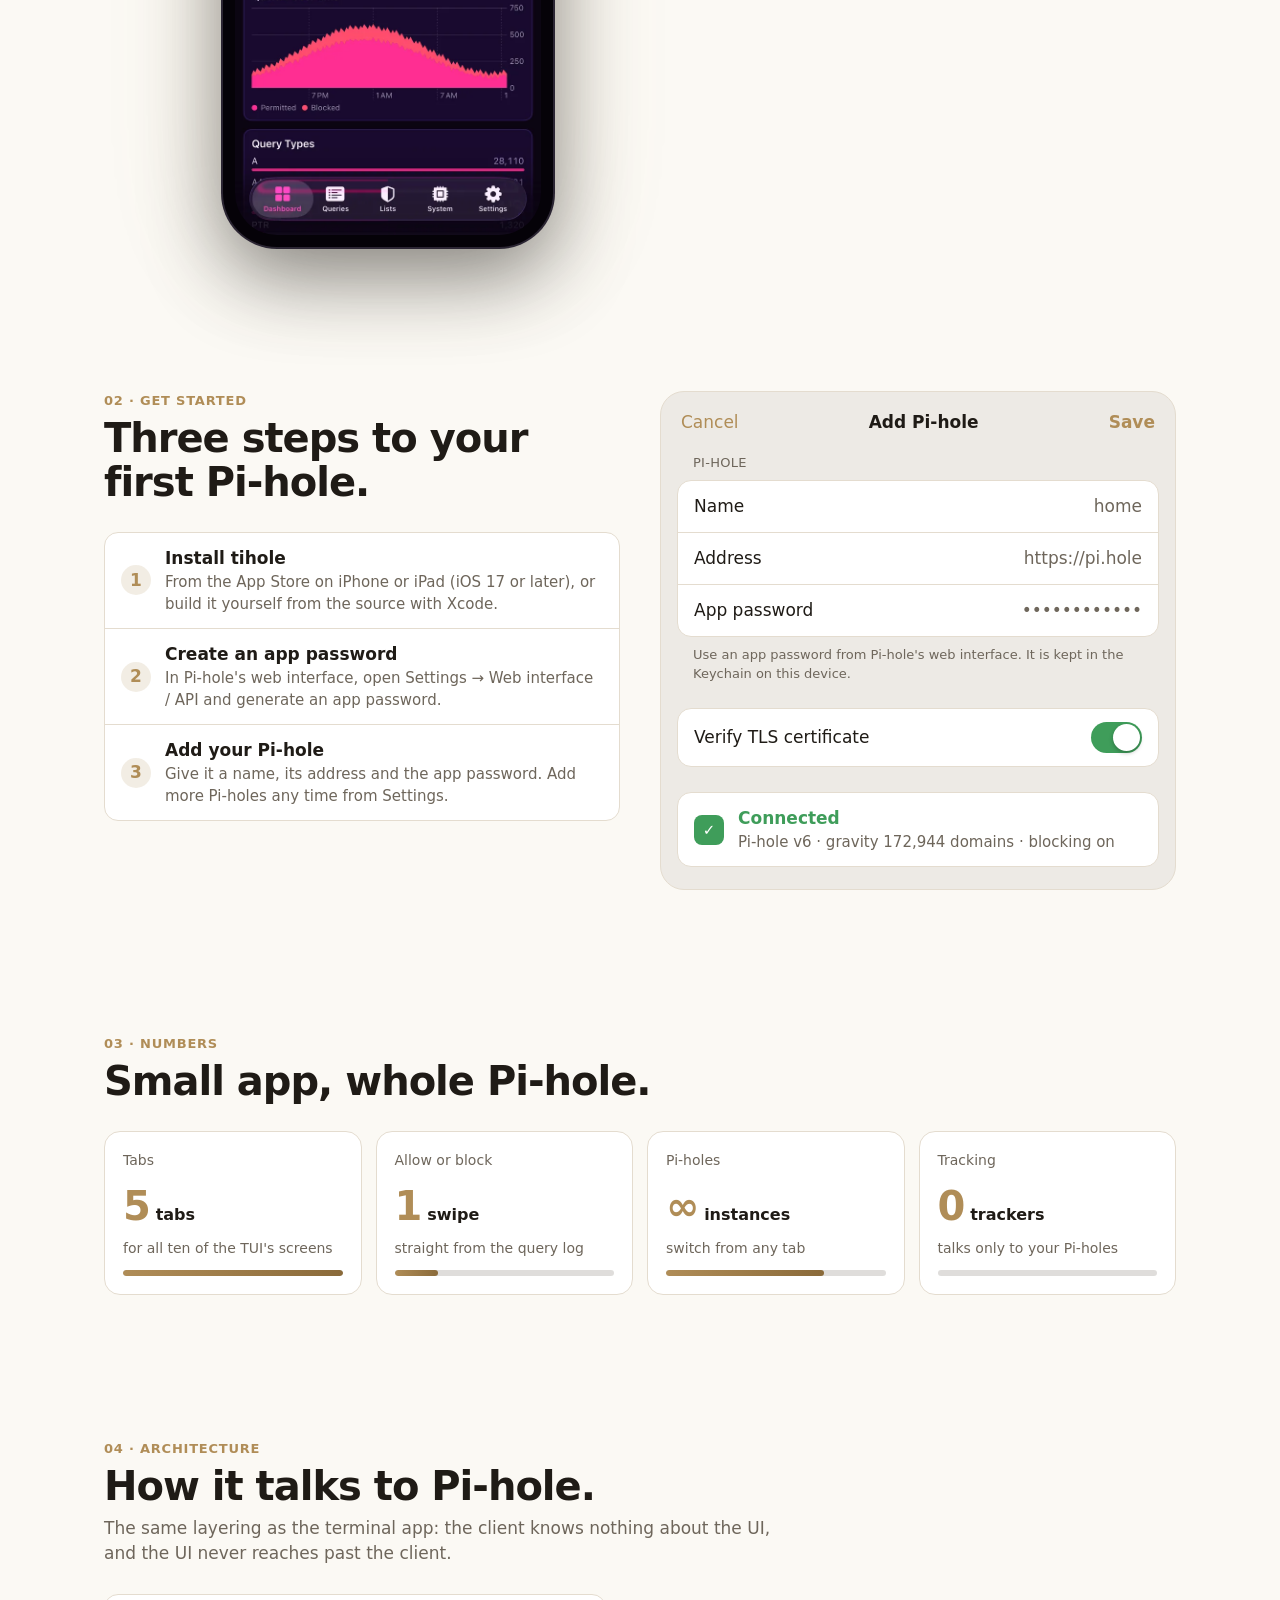
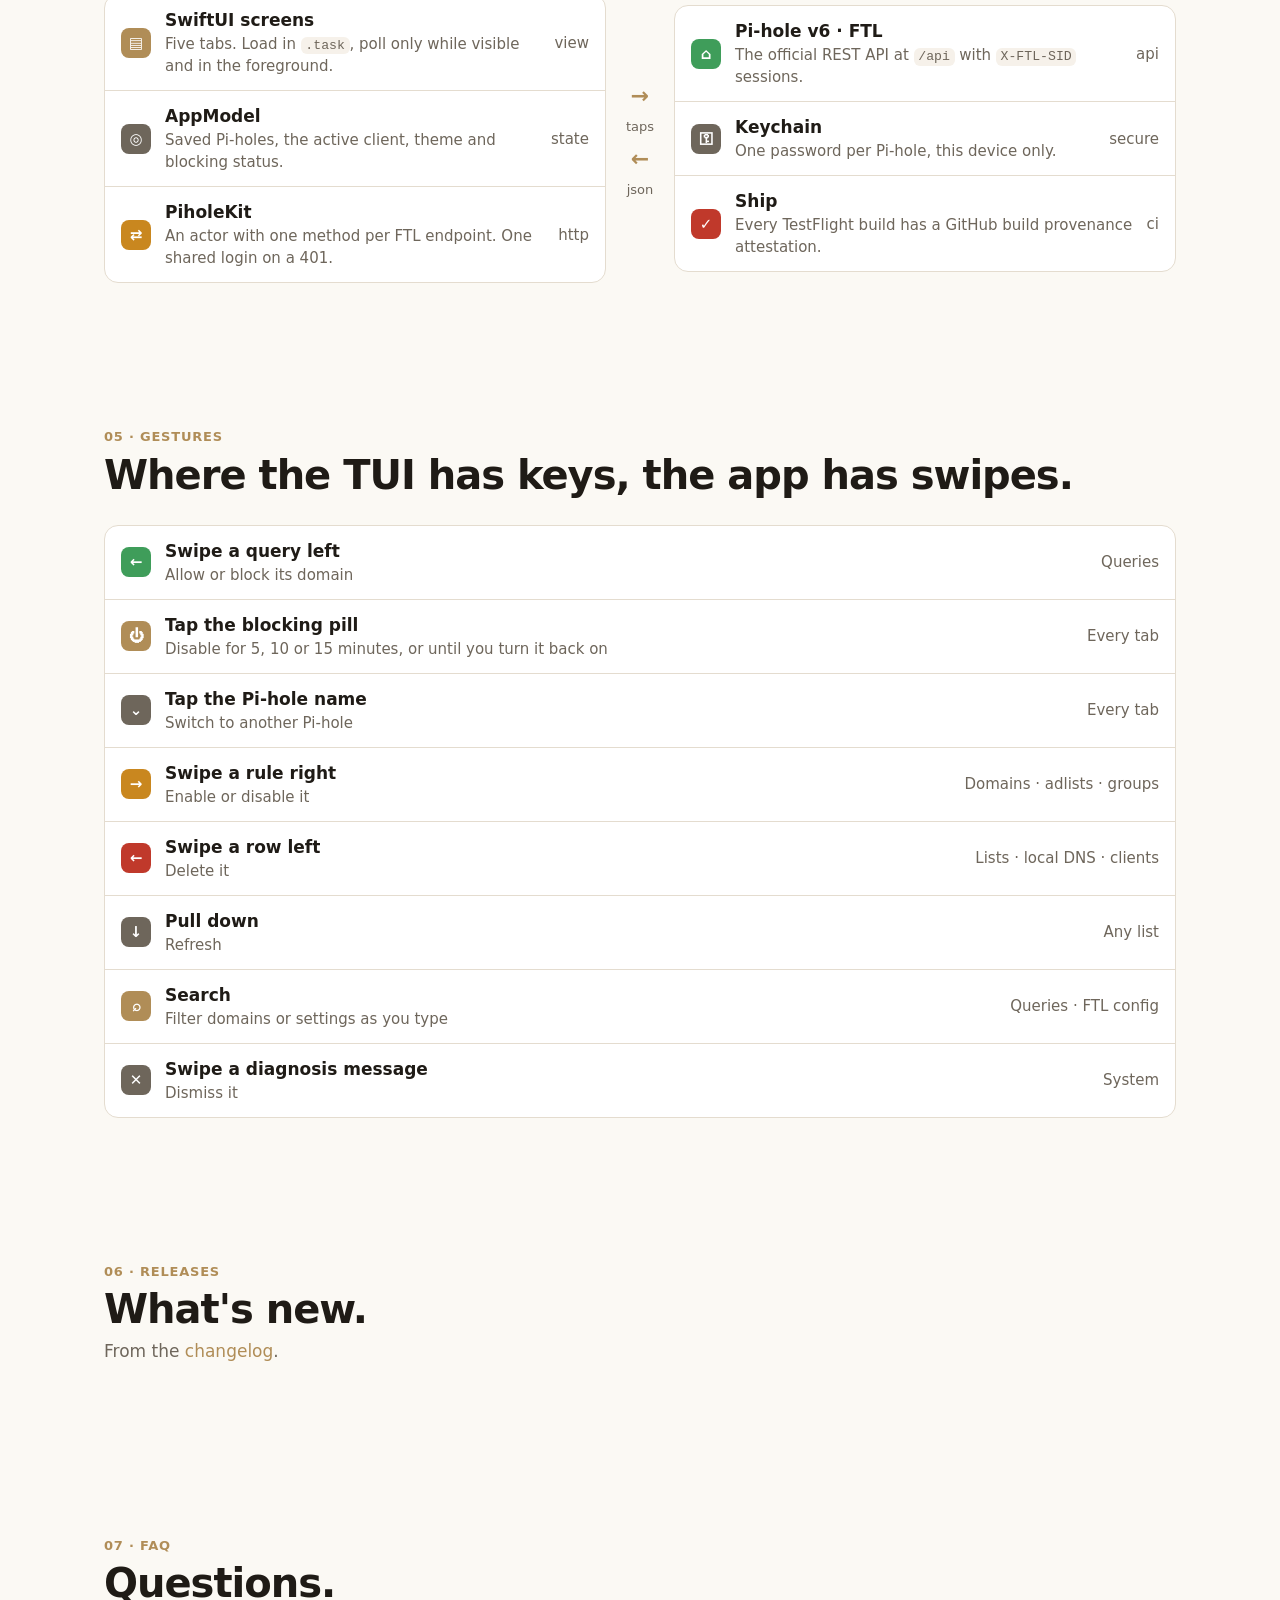
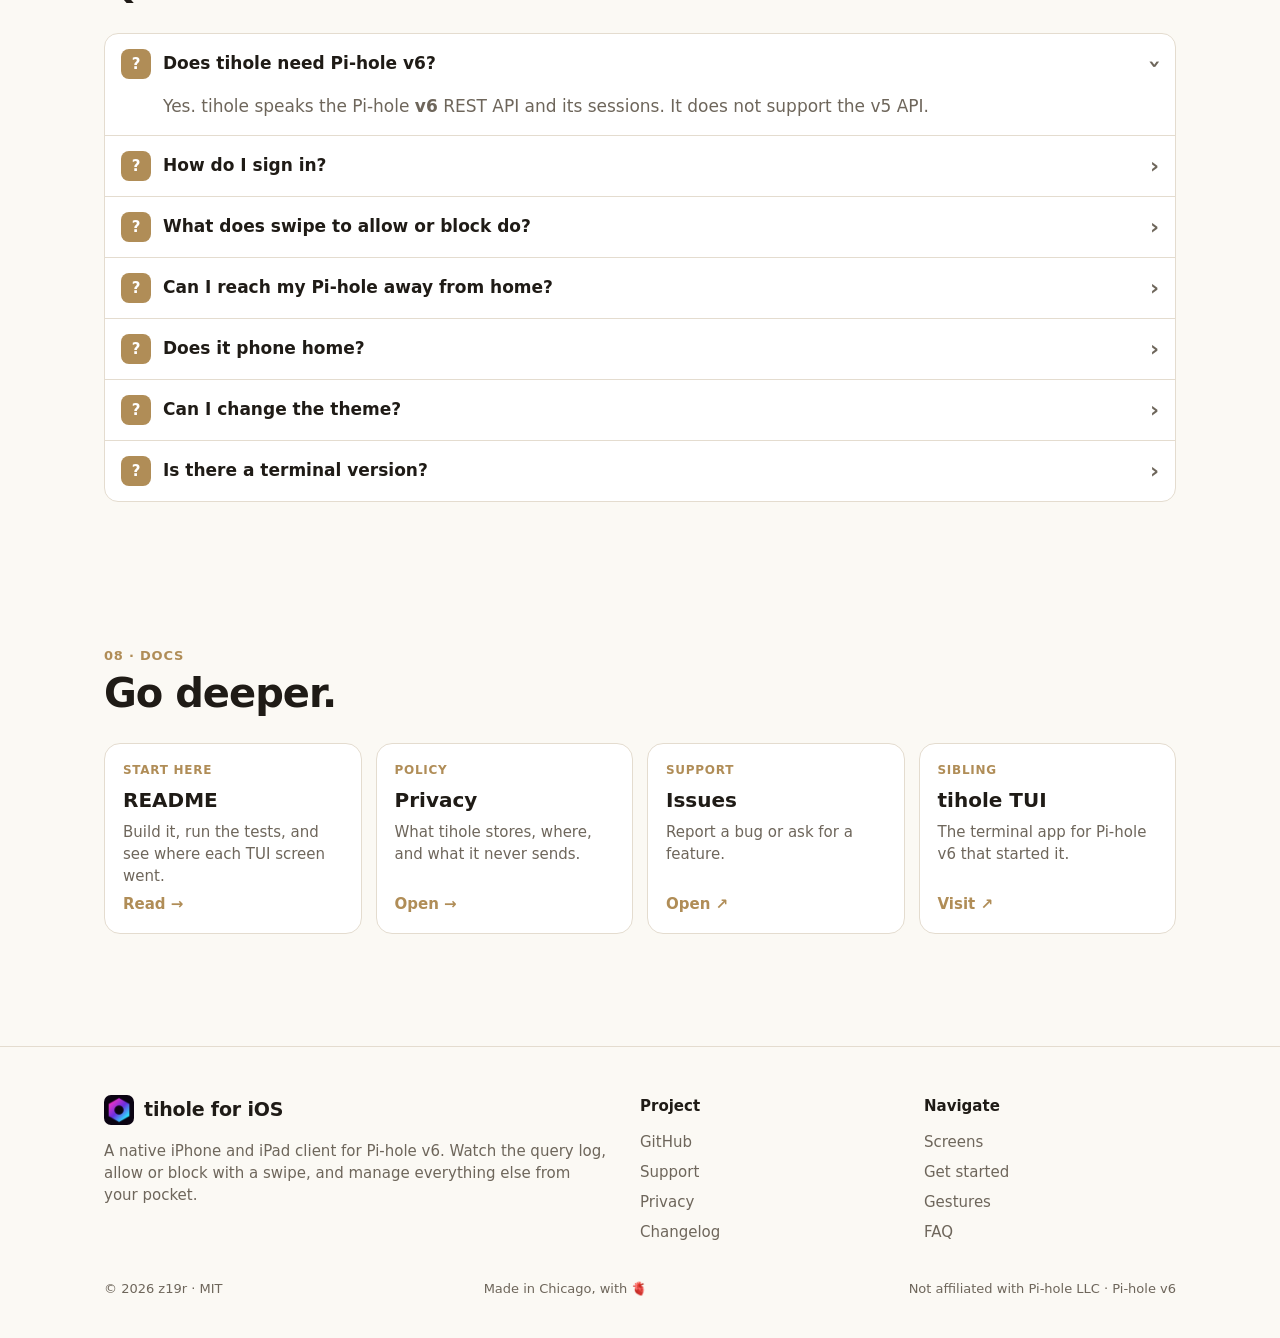
==== commit d093a881: "Close the gap in the site's version pill The pill's flex gap also separated the "v" from the number," ====
--- a/site/index.html
+++ b/site/index.html
@@ -34,8 +34,8 @@
       <a href="#faq" data-umami-event="nav-faq">FAQ</a>
     </div>
     <div class="nav-right">
-      <span class="pill"><span class="dot"></span
-        >v<span data-version>1.0</span></span>
+      <span class="pill"><span class="dot"></span>
+        <span data-version>v1.0</span></span>
       <div class="menu">
         <button type="button" id="theme-button" aria-haspopup="true"
           aria-expanded="false" aria-controls="theme-menu"
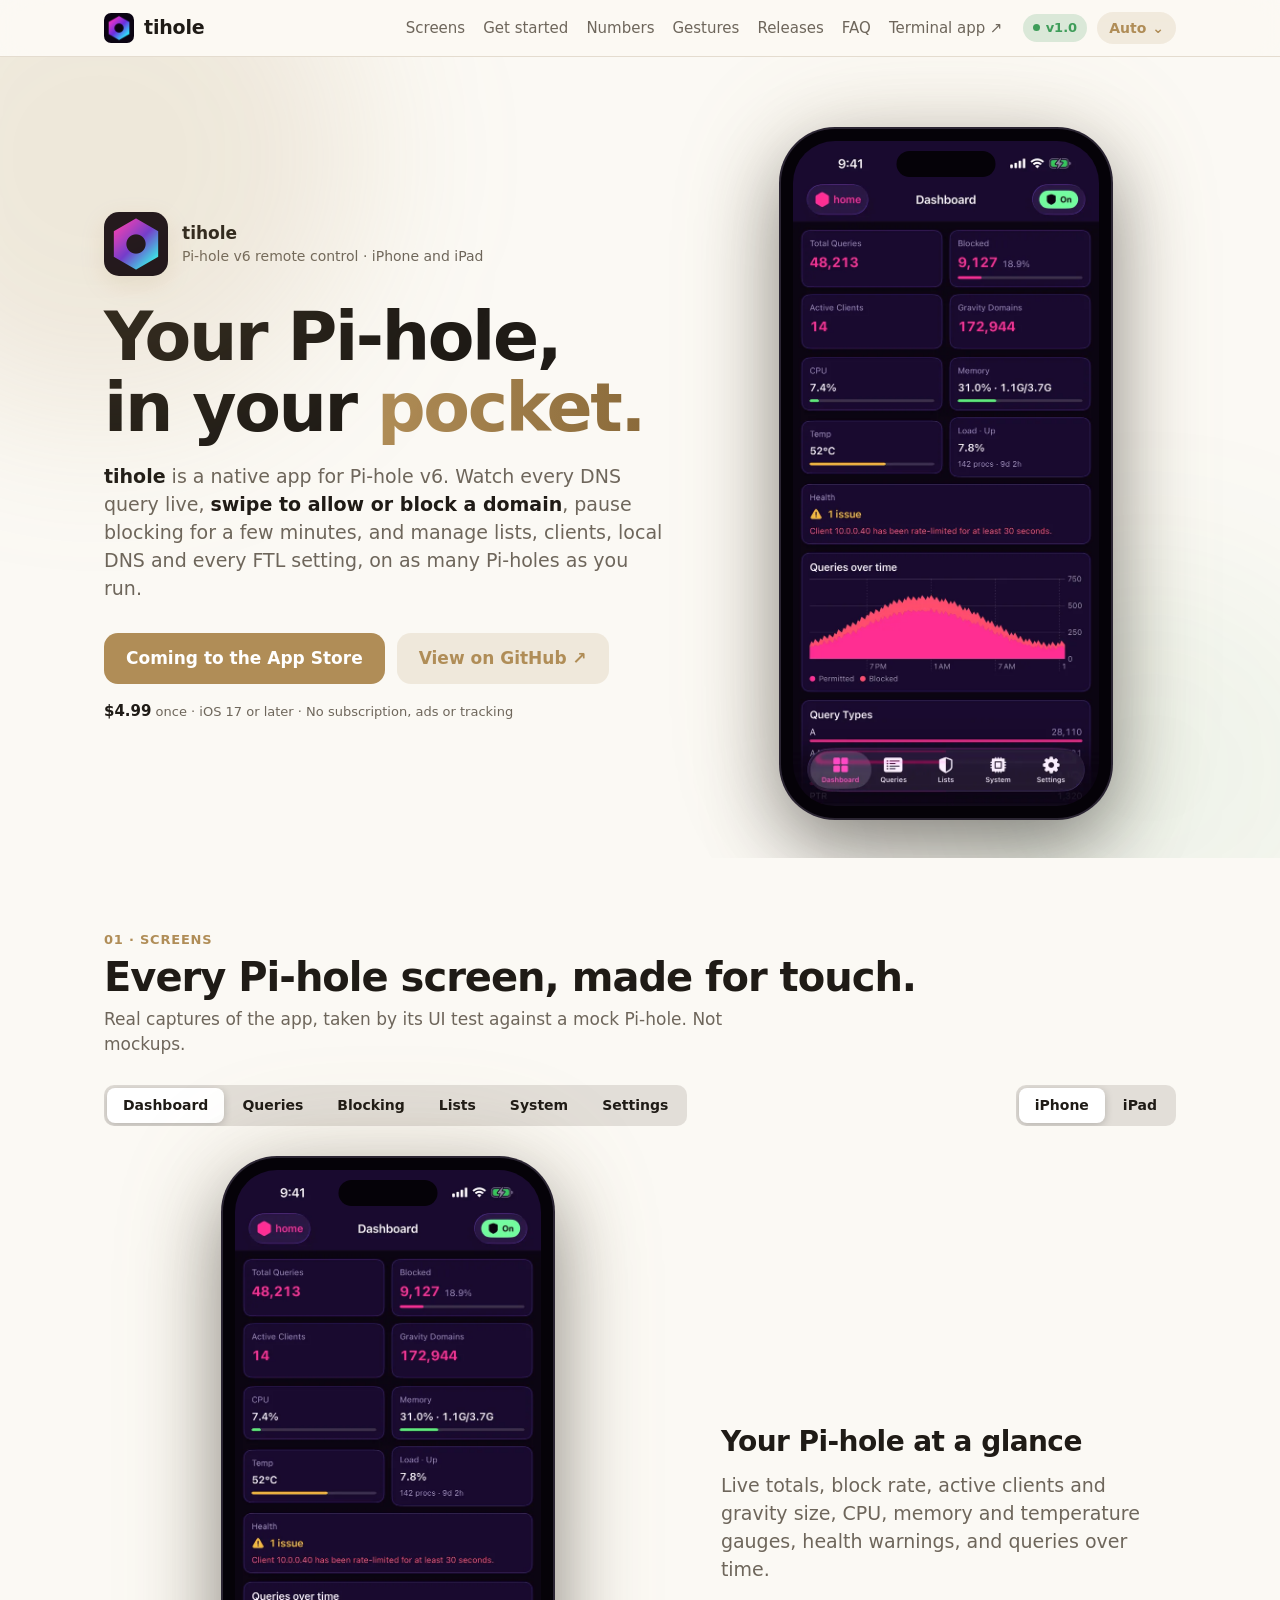
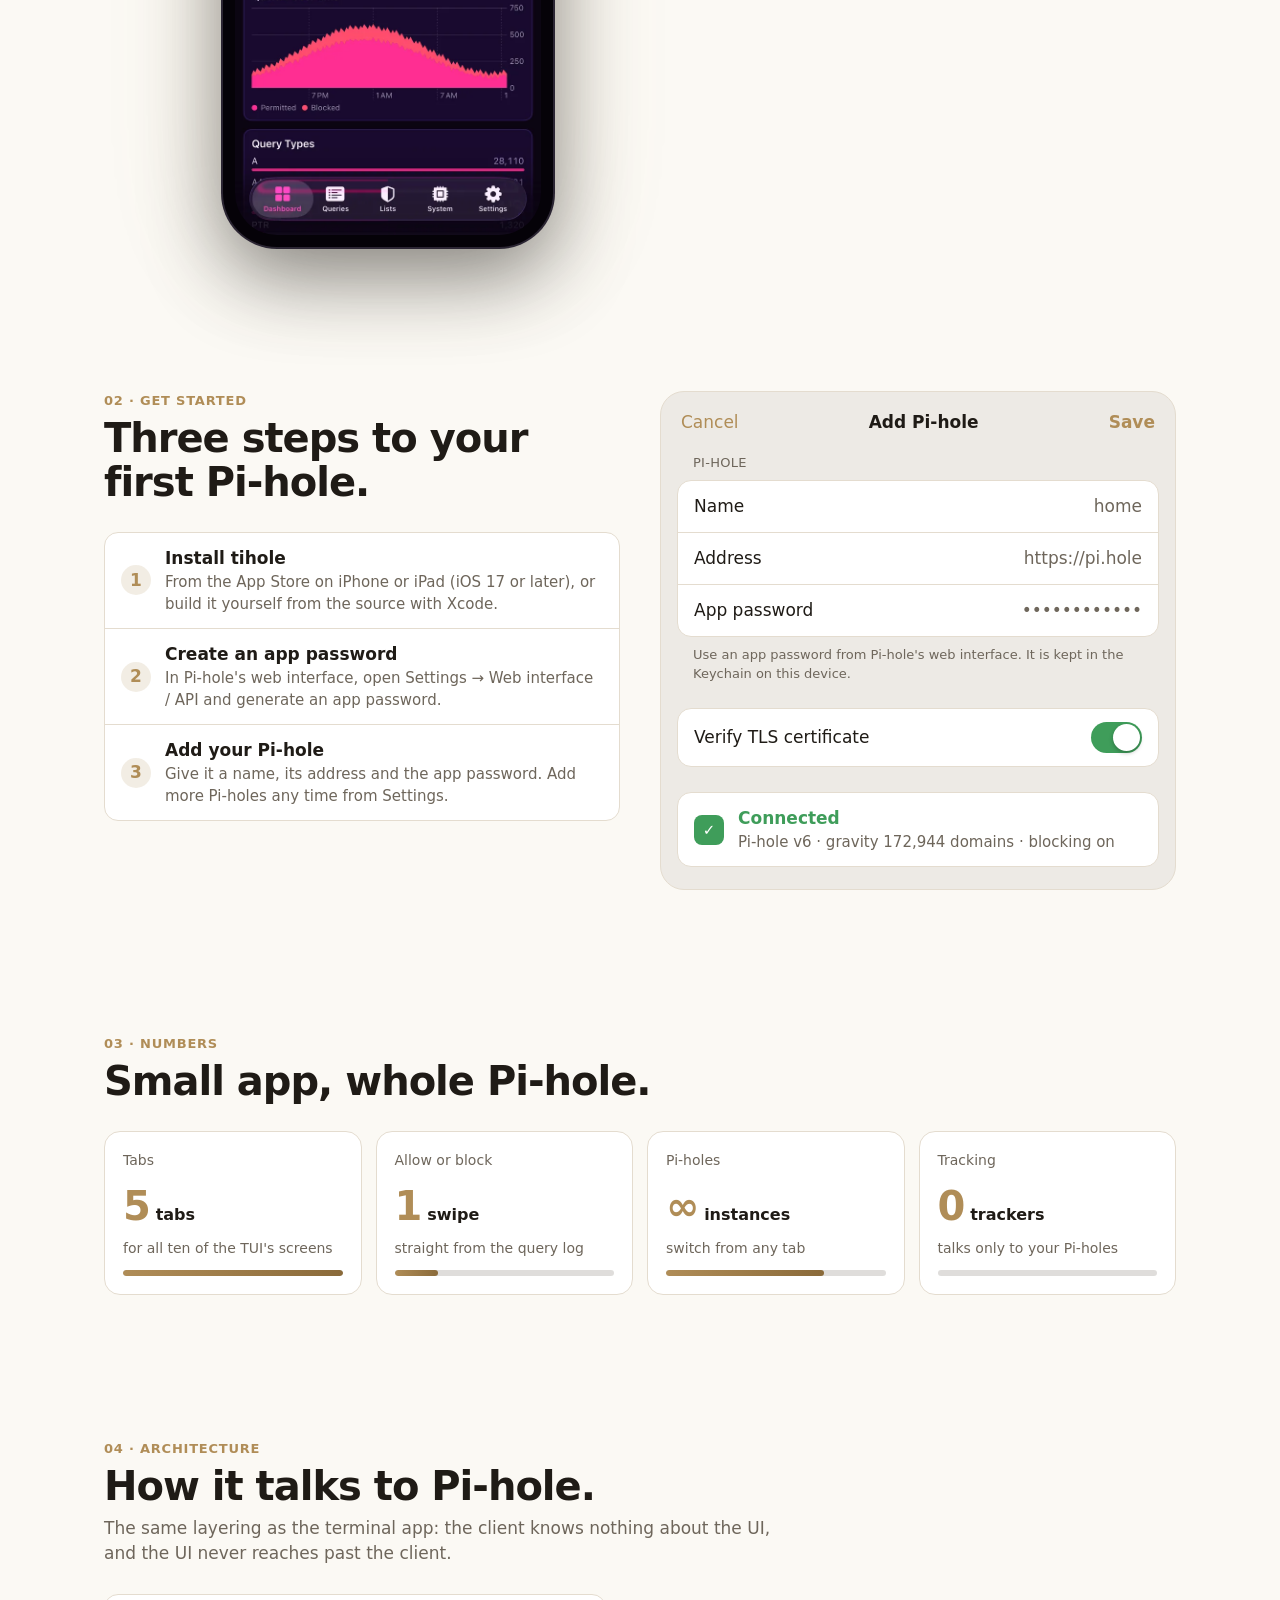
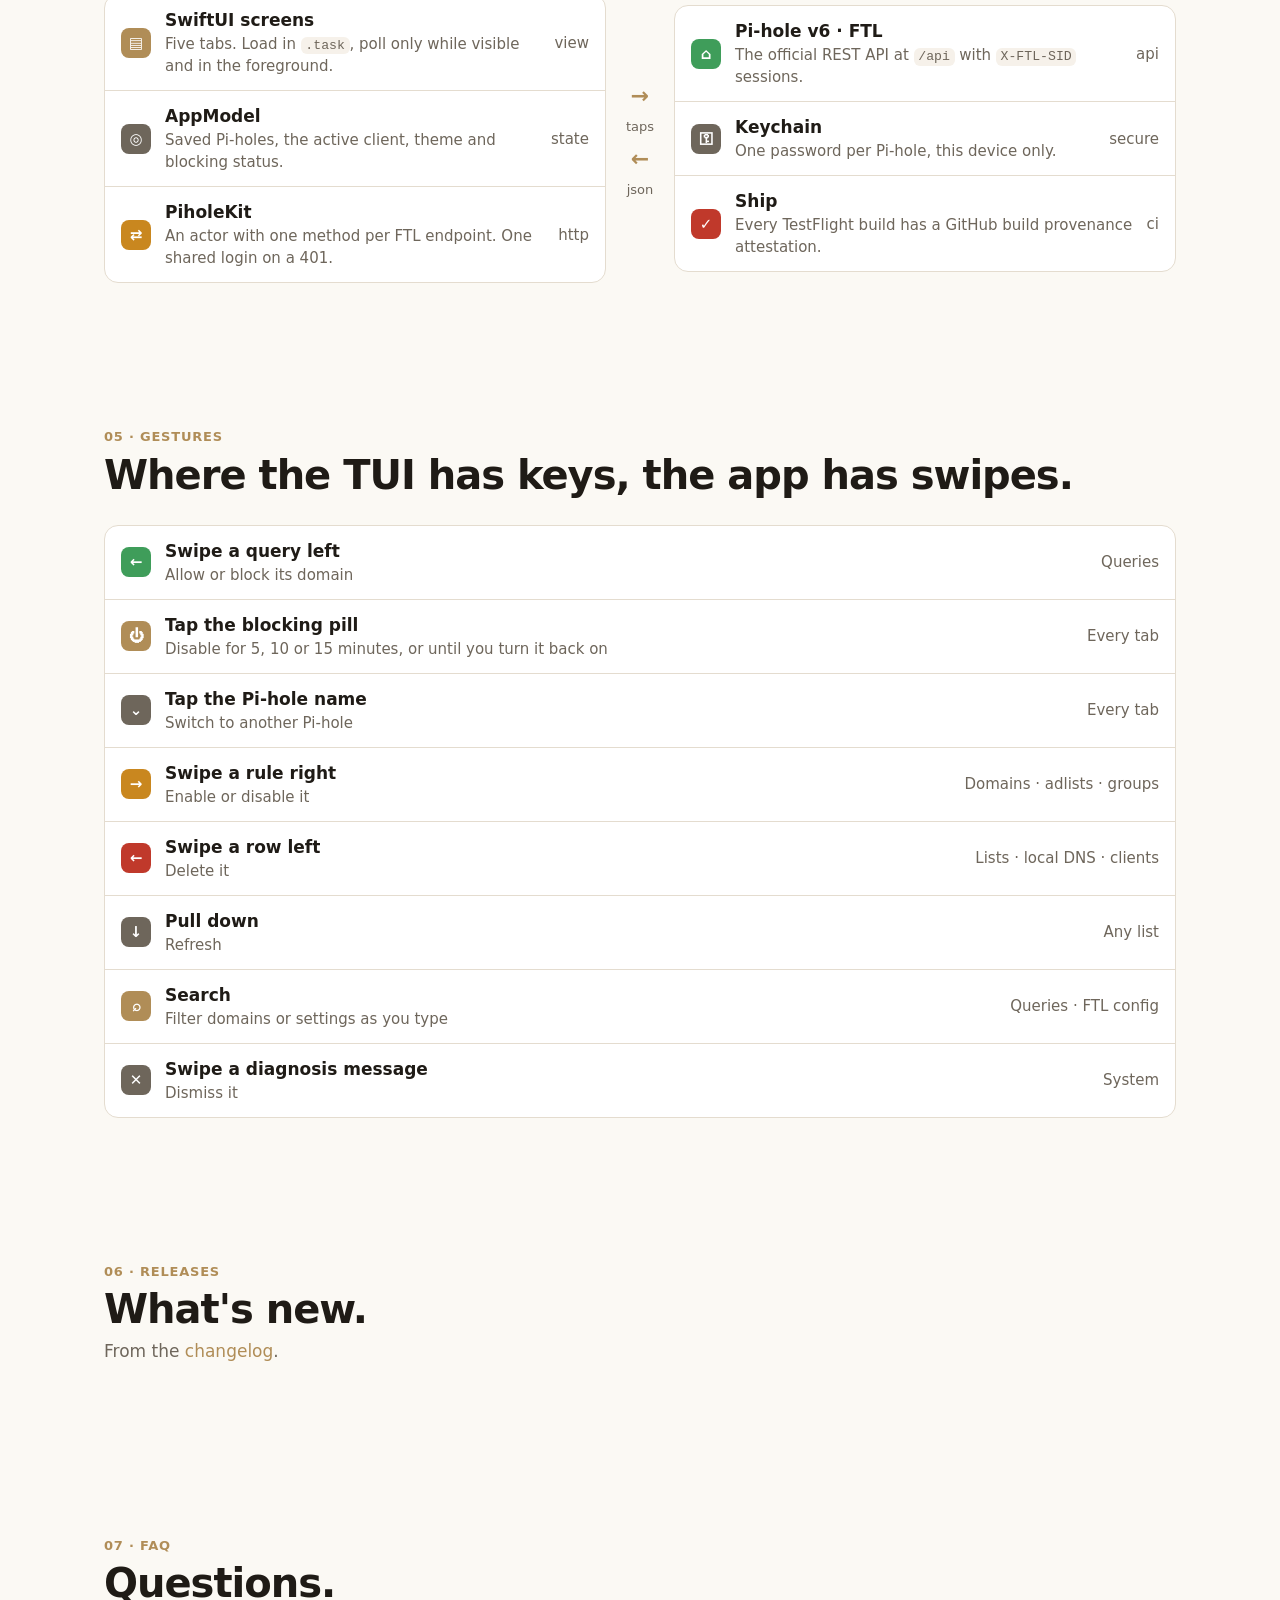
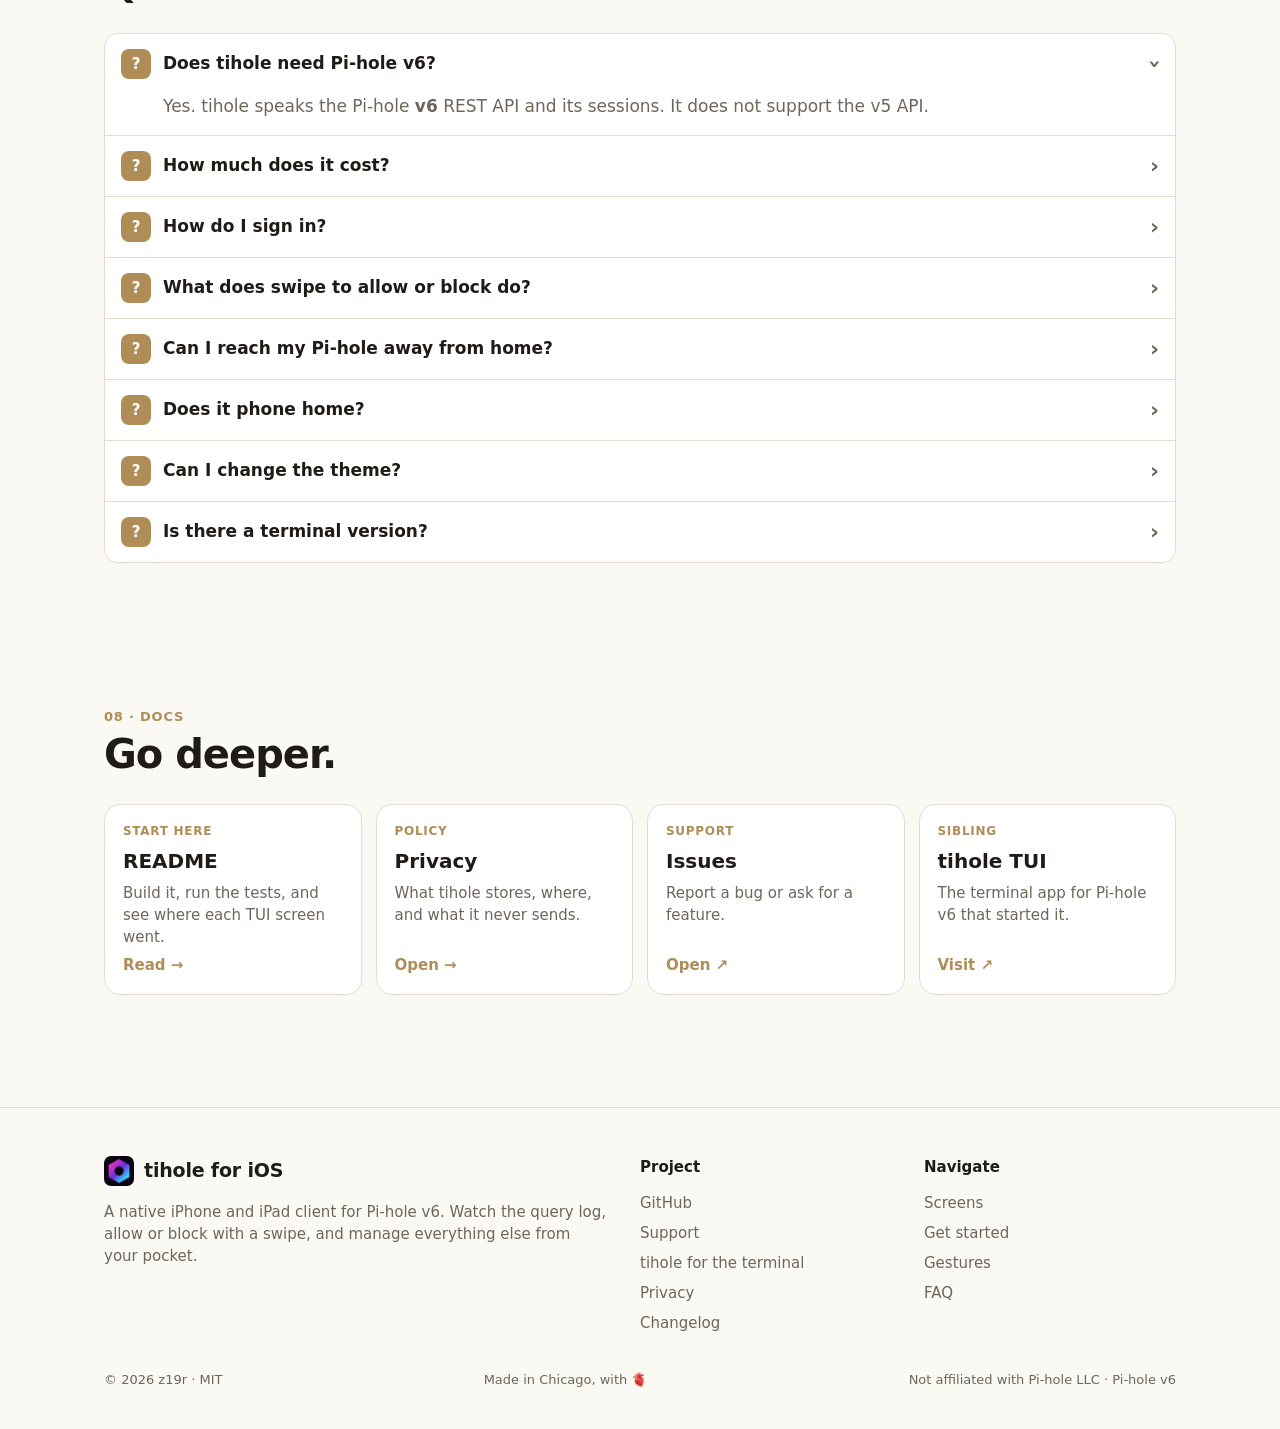
==== commit cd5e911b: "Show the $4.99 price and link to the terminal app The hero says $4.99 once instead of Free, the FAQ " ====
--- a/site/index.html
+++ b/site/index.html
@@ -32,6 +32,8 @@
       <a href="#gestures" data-umami-event="nav-gestures">Gestures</a>
       <a href="#releases" data-umami-event="nav-releases">Releases</a>
       <a href="#faq" data-umami-event="nav-faq">FAQ</a>
+      <a href="https://tihole.z19r.com" target="_blank" rel="noreferrer"
+        data-umami-event="nav-tui">Terminal app ↗</a>
     </div>
     <div class="nav-right">
       <span class="pill"><span class="dot"></span>
@@ -78,7 +80,8 @@
           target="_blank" rel="noreferrer"
           data-umami-event="hero-github">View on GitHub ↗</a>
       </div>
-      <p class="fine">Free · iOS 17 or later · No accounts or tracking</p>
+      <p class="fine"><b class="price">$4.99</b> once · iOS 17 or later ·
+        No subscription, ads or tracking</p>
     </div>
     <div class="device iphone">
       <img src="img/screens/iphone-dashboard.webp" width="640" height="1391"
@@ -323,6 +326,12 @@
         <div class="answer">Yes. tihole speaks the Pi-hole <b>v6</b> REST
           API and its sessions. It does not support the v5 API.</div>
       </details>
+      <details><summary data-umami-event="faq-price">
+        <span class="icon">?</span>How much does it cost?</summary>
+        <div class="answer"><b>$4.99</b>, once. No subscription, no in-app
+          purchases and no ads. Every feature on this page is included.
+          </div>
+      </details>
       <details><summary data-umami-event="faq-02">
         <span class="icon">?</span>How do I sign in?</summary>
         <div class="answer">With an app password from Pi-hole's web
@@ -423,6 +432,9 @@
           <li><a href="https://github.com/z19r/tihole-iOS/issues"
             target="_blank" rel="noreferrer"
             data-umami-event="footer-issues">Support</a></li>
+          <li><a href="https://tihole.z19r.com" target="_blank"
+            rel="noreferrer" data-umami-event="footer-tui">tihole for the
+            terminal</a></li>
           <li><a href="privacy" data-umami-event="footer-privacy">Privacy
             </a></li>
           <li><a target="_blank" rel="noreferrer"
--- a/site/site.css
+++ b/site/site.css
@@ -387,6 +387,11 @@
   font-size: 13px;
 }
 
+.fine .price {
+  color: var(--text);
+  font-size: 15px;
+}
+
 /* ---------- devices ---------- */
 
 .device {
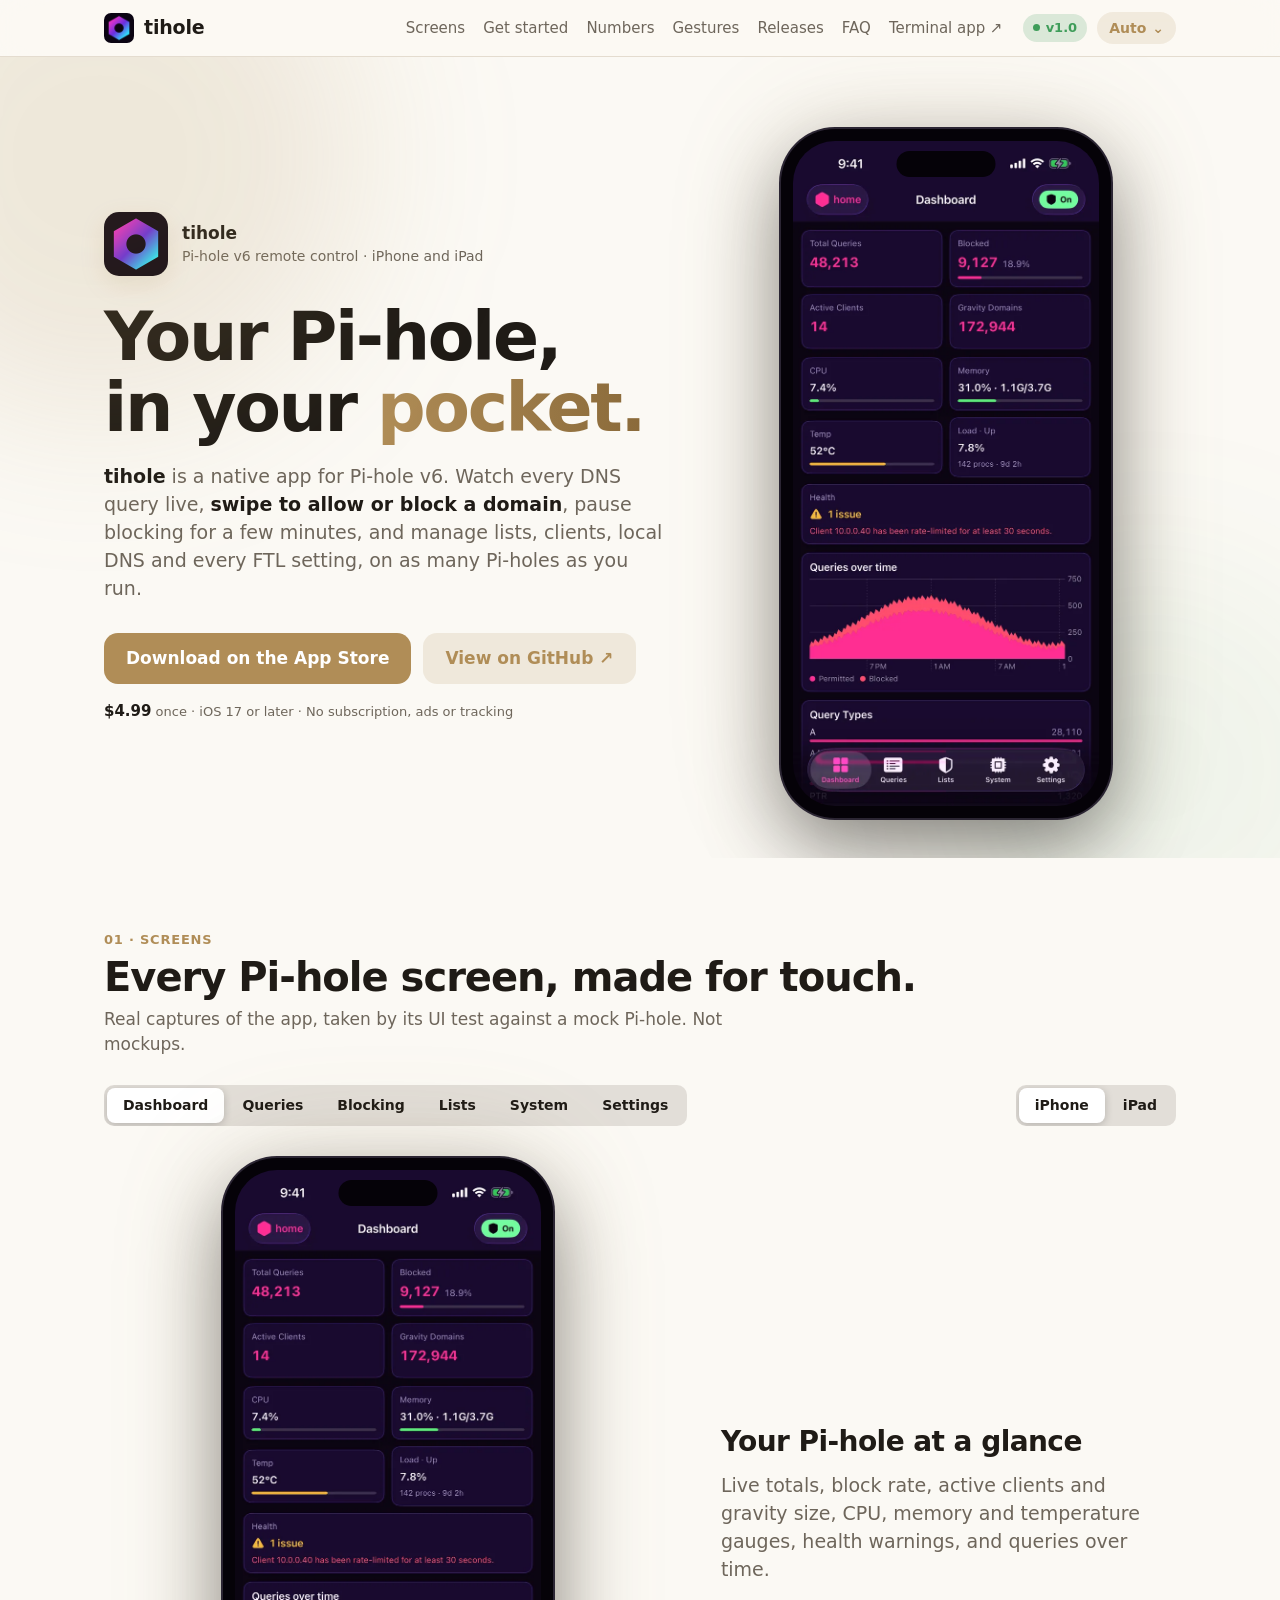
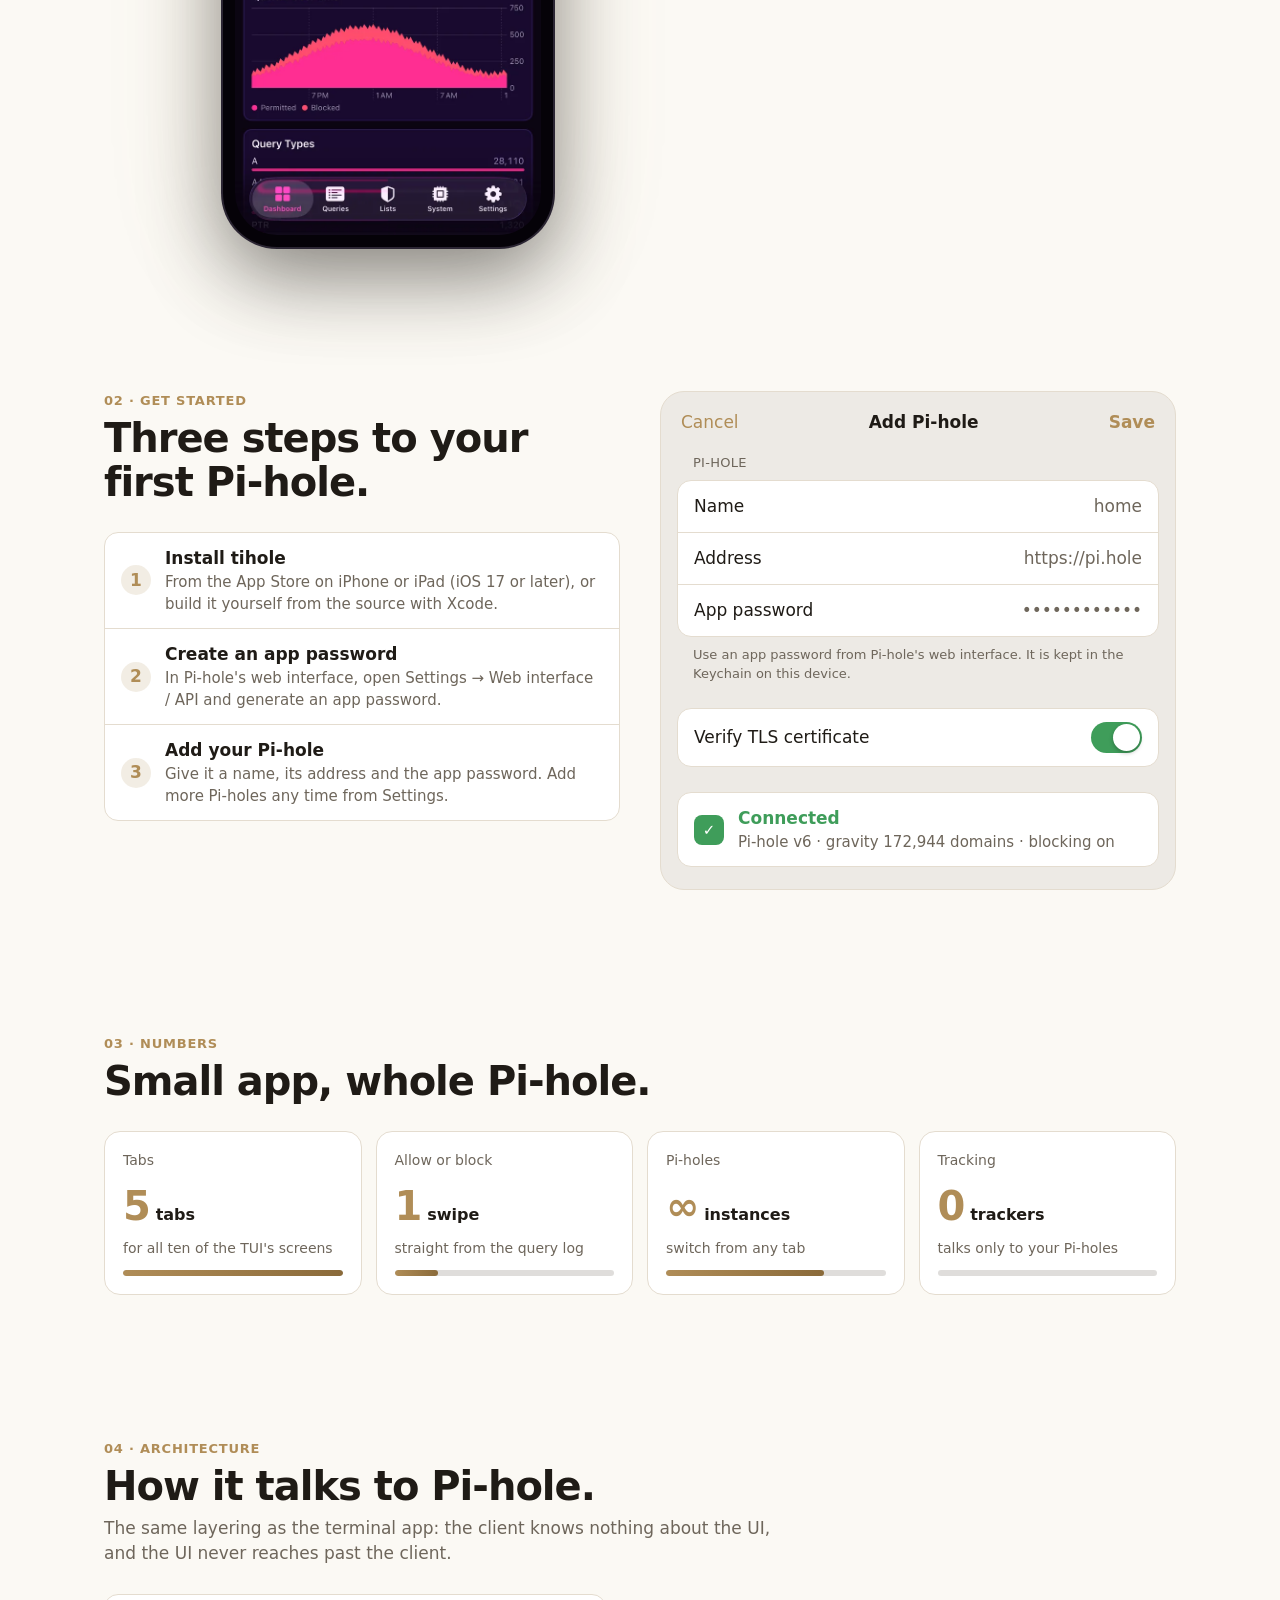
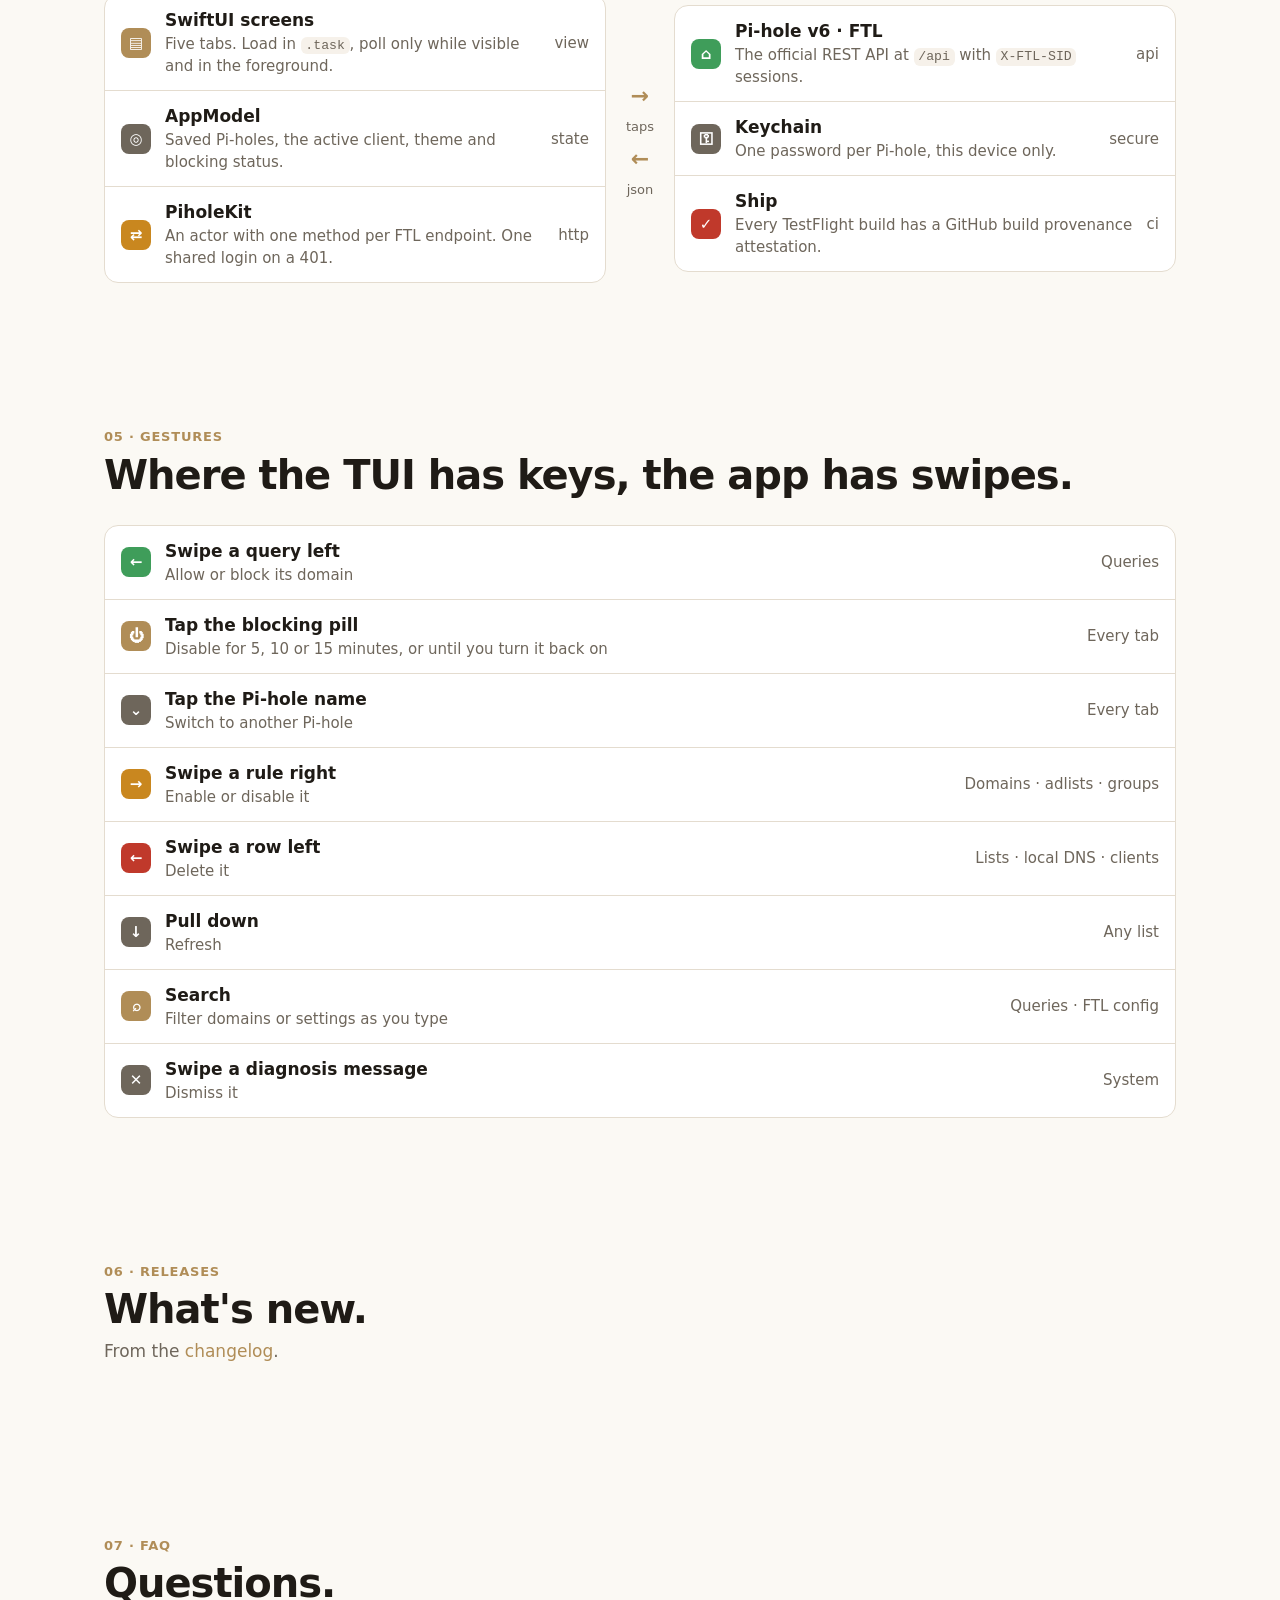
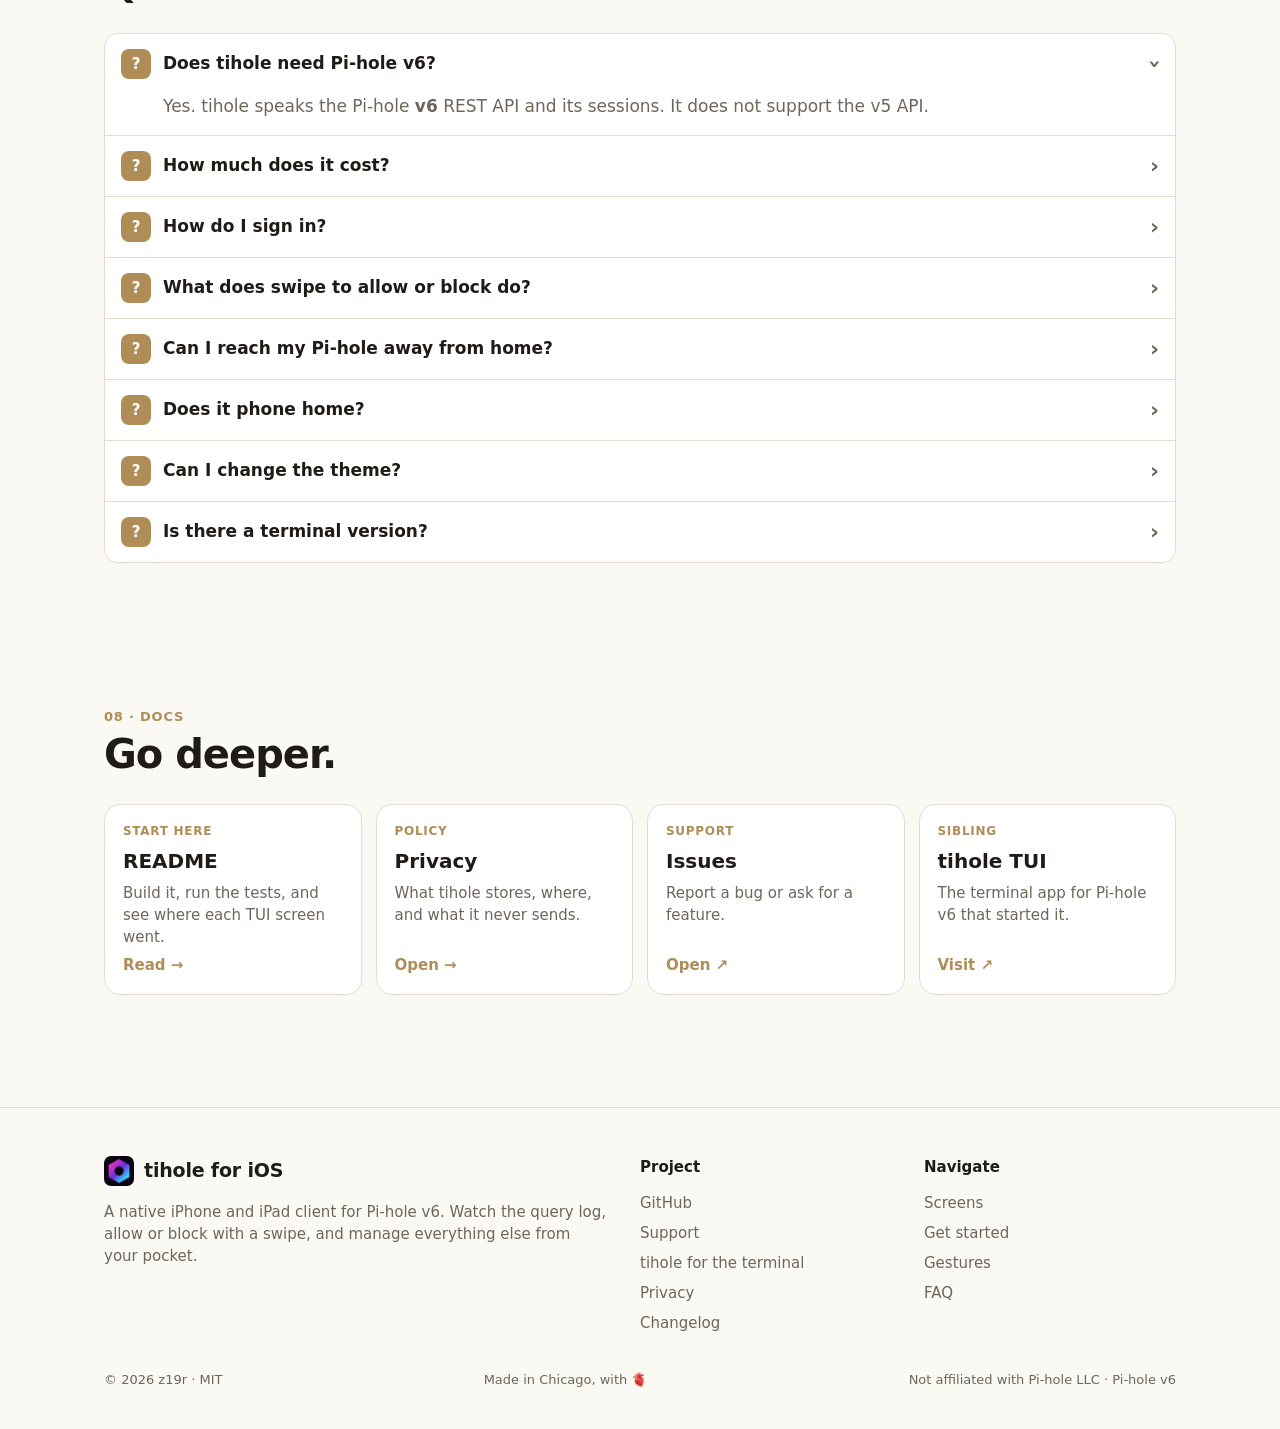
==== commit da176d1a: "Turn on Umami analytics for the website Load the tracker from both pages' heads, limited to tihole-i" ====
--- a/site/index.html
+++ b/site/index.html
@@ -17,6 +17,9 @@
 <link rel="apple-touch-icon" href="img/apple-touch-icon.png">
 <link rel="stylesheet" href="site.css">
 <script src="theme.js"></script>
+<script defer src="https://cloud.umami.is/script.js"
+  data-website-id="61616153-6493-425c-9ec3-af81dfb62202"
+  data-domains="tihole-ios.z19r.com"></script>
 </head>
 <body>
 
@@ -307,6 +310,7 @@
       <div class="eyebrow">06 · Releases</div>
       <h2>What's new.</h2>
       <p>From the <a target="_blank" rel="noreferrer"
+        data-umami-event="releases-changelog"
         href="https://github.com/z19r/tihole-iOS/blob/main/CHANGELOG.md">
         changelog</a>.</p>
     </div>
@@ -358,7 +362,7 @@
         <span class="icon">?</span>Does it phone home?</summary>
         <div class="answer">No. There are no accounts, analytics, ads or
           crash reports. The only traffic is to the Pi-holes you add. See
-          the <a href="privacy">privacy policy</a>.</div>
+          the <a href="privacy" data-umami-event="faq-privacy">privacy policy</a>.</div>
       </details>
       <details><summary data-umami-event="faq-06">
         <span class="icon">?</span>Can I change the theme?</summary>
@@ -371,7 +375,7 @@
         <span class="icon">?</span>Is there a terminal version?</summary>
         <div class="answer">Yes, it came first.
           <a href="https://tihole.z19r.com" target="_blank"
-          rel="noreferrer">tihole</a> is the keyboard-driven TUI this app
+          rel="noreferrer" data-umami-event="faq-tui">tihole</a> is the keyboard-driven TUI this app
           was ported from.</div>
       </details>
     </div>
@@ -418,7 +422,7 @@
   <div class="wrap">
     <div class="foot-row">
       <div>
-        <a class="brand" href="#top"><img src="img/icon.png" alt="">tihole
+        <a class="brand" href="#top" data-umami-event="footer-logo"><img src="img/icon.png" alt="">tihole
           for iOS</a>
         <p>A native iPhone and iPad client for Pi-hole v6. Watch the query
           log, allow or block with a swipe, and manage everything else
@@ -445,10 +449,10 @@
       <div>
         <h4>Navigate</h4>
         <ul>
-          <li><a href="#screens">Screens</a></li>
-          <li><a href="#start">Get started</a></li>
-          <li><a href="#gestures">Gestures</a></li>
-          <li><a href="#faq">FAQ</a></li>
+          <li><a href="#screens" data-umami-event="footer-screens">Screens</a></li>
+          <li><a href="#start" data-umami-event="footer-start">Get started</a></li>
+          <li><a href="#gestures" data-umami-event="footer-gestures">Gestures</a></li>
+          <li><a href="#faq" data-umami-event="footer-faq">FAQ</a></li>
         </ul>
       </div>
     </div>
